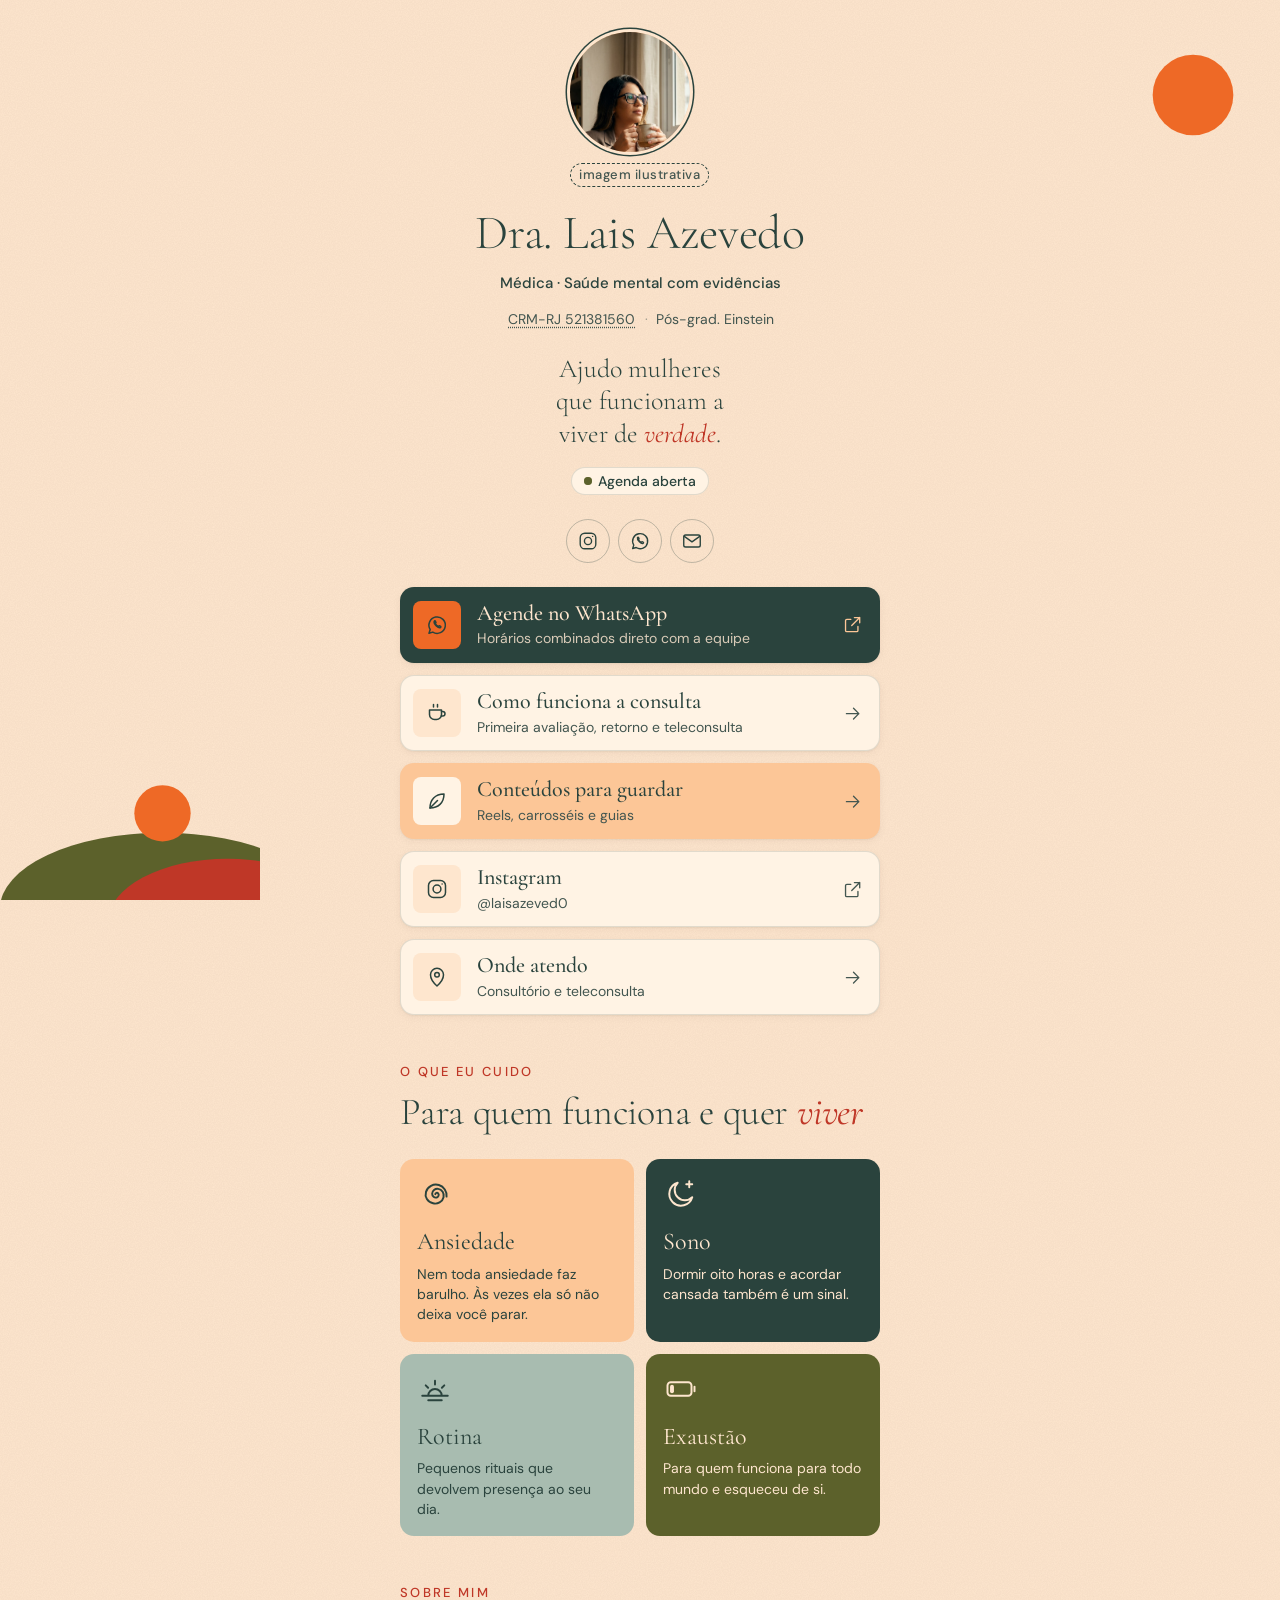
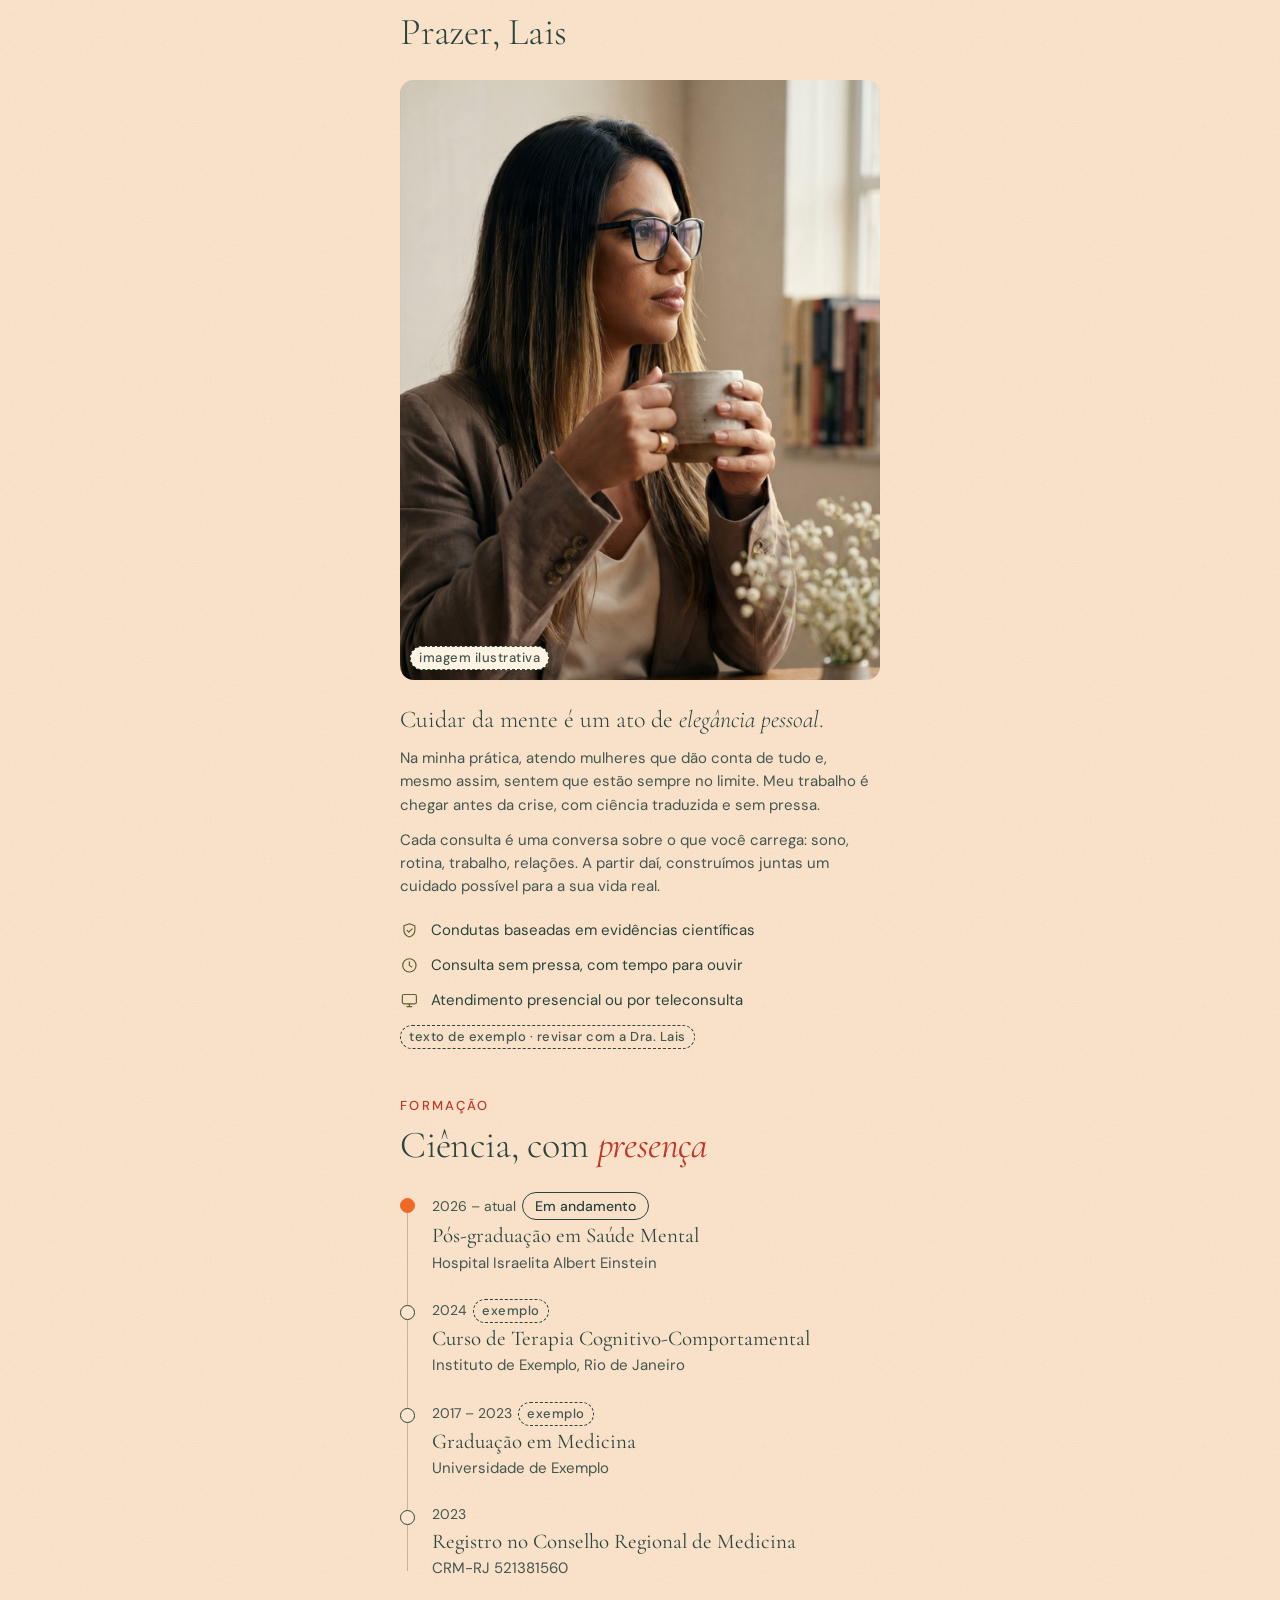
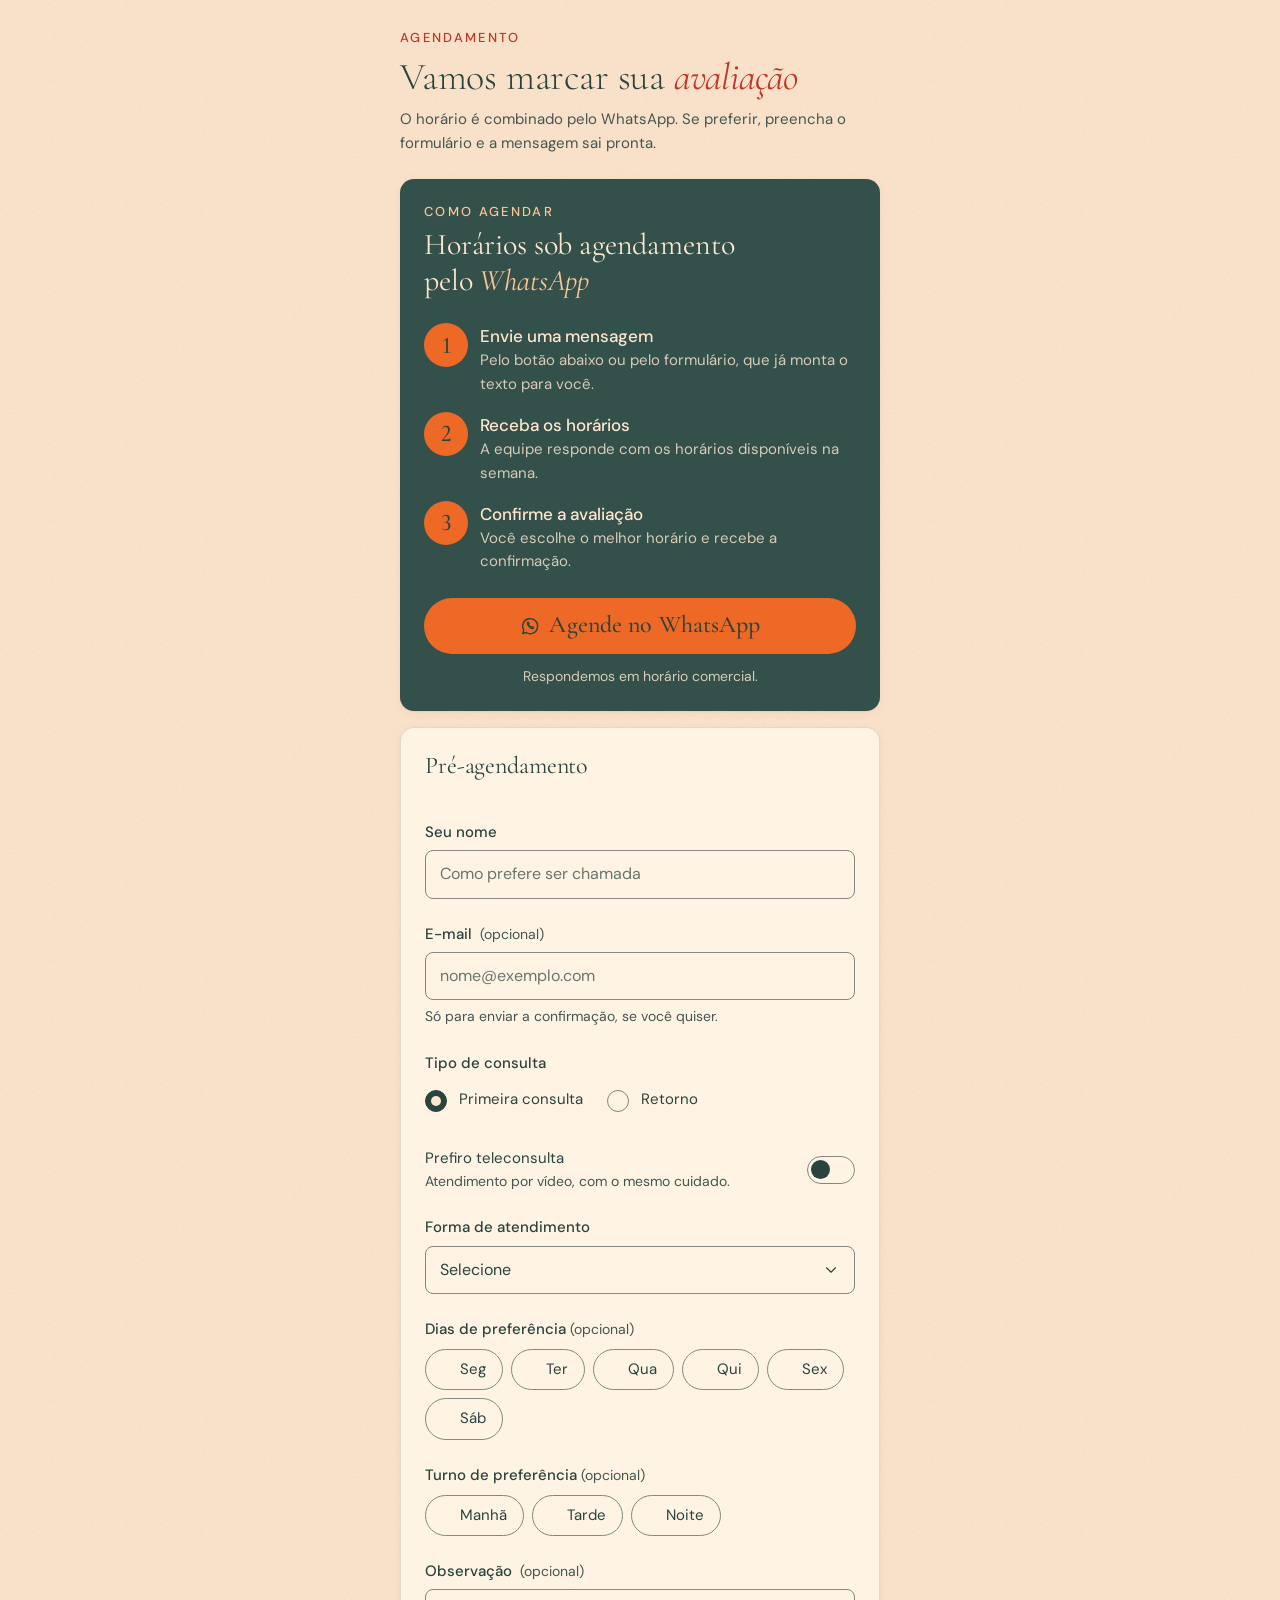
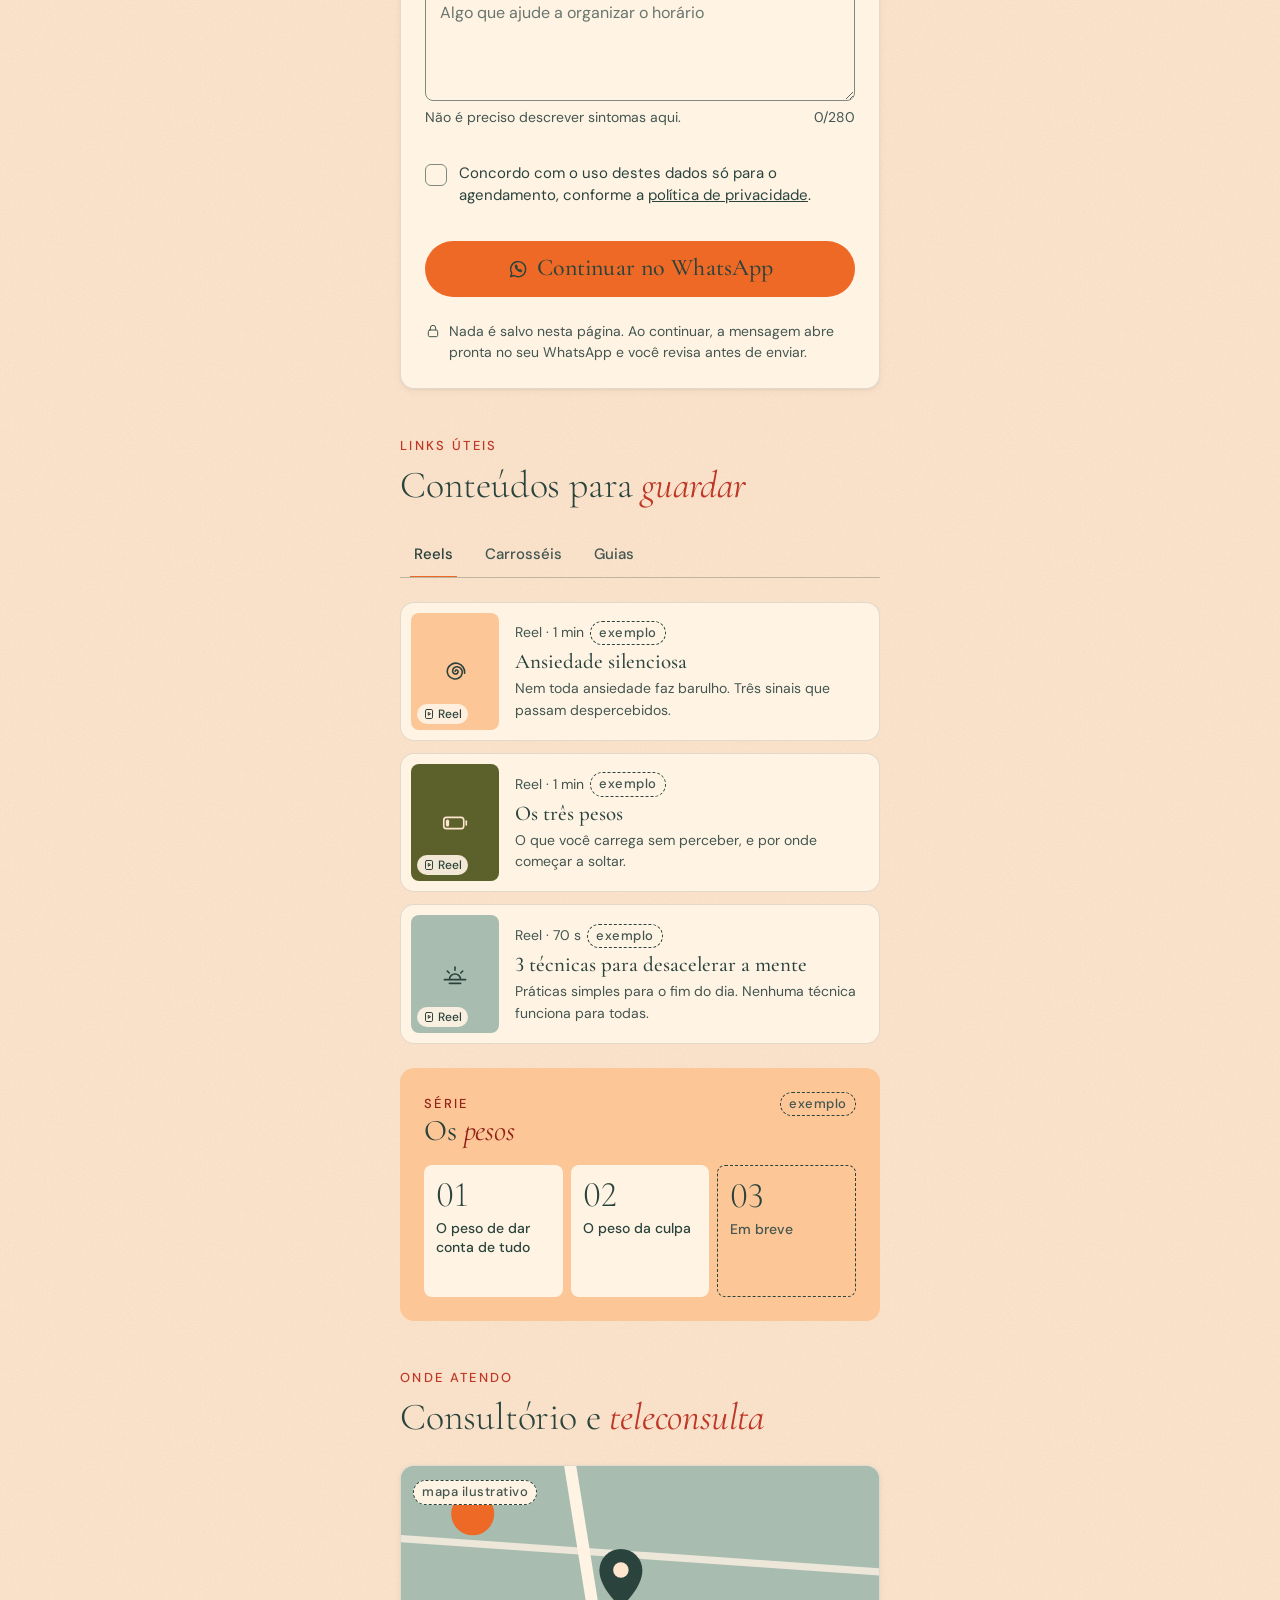
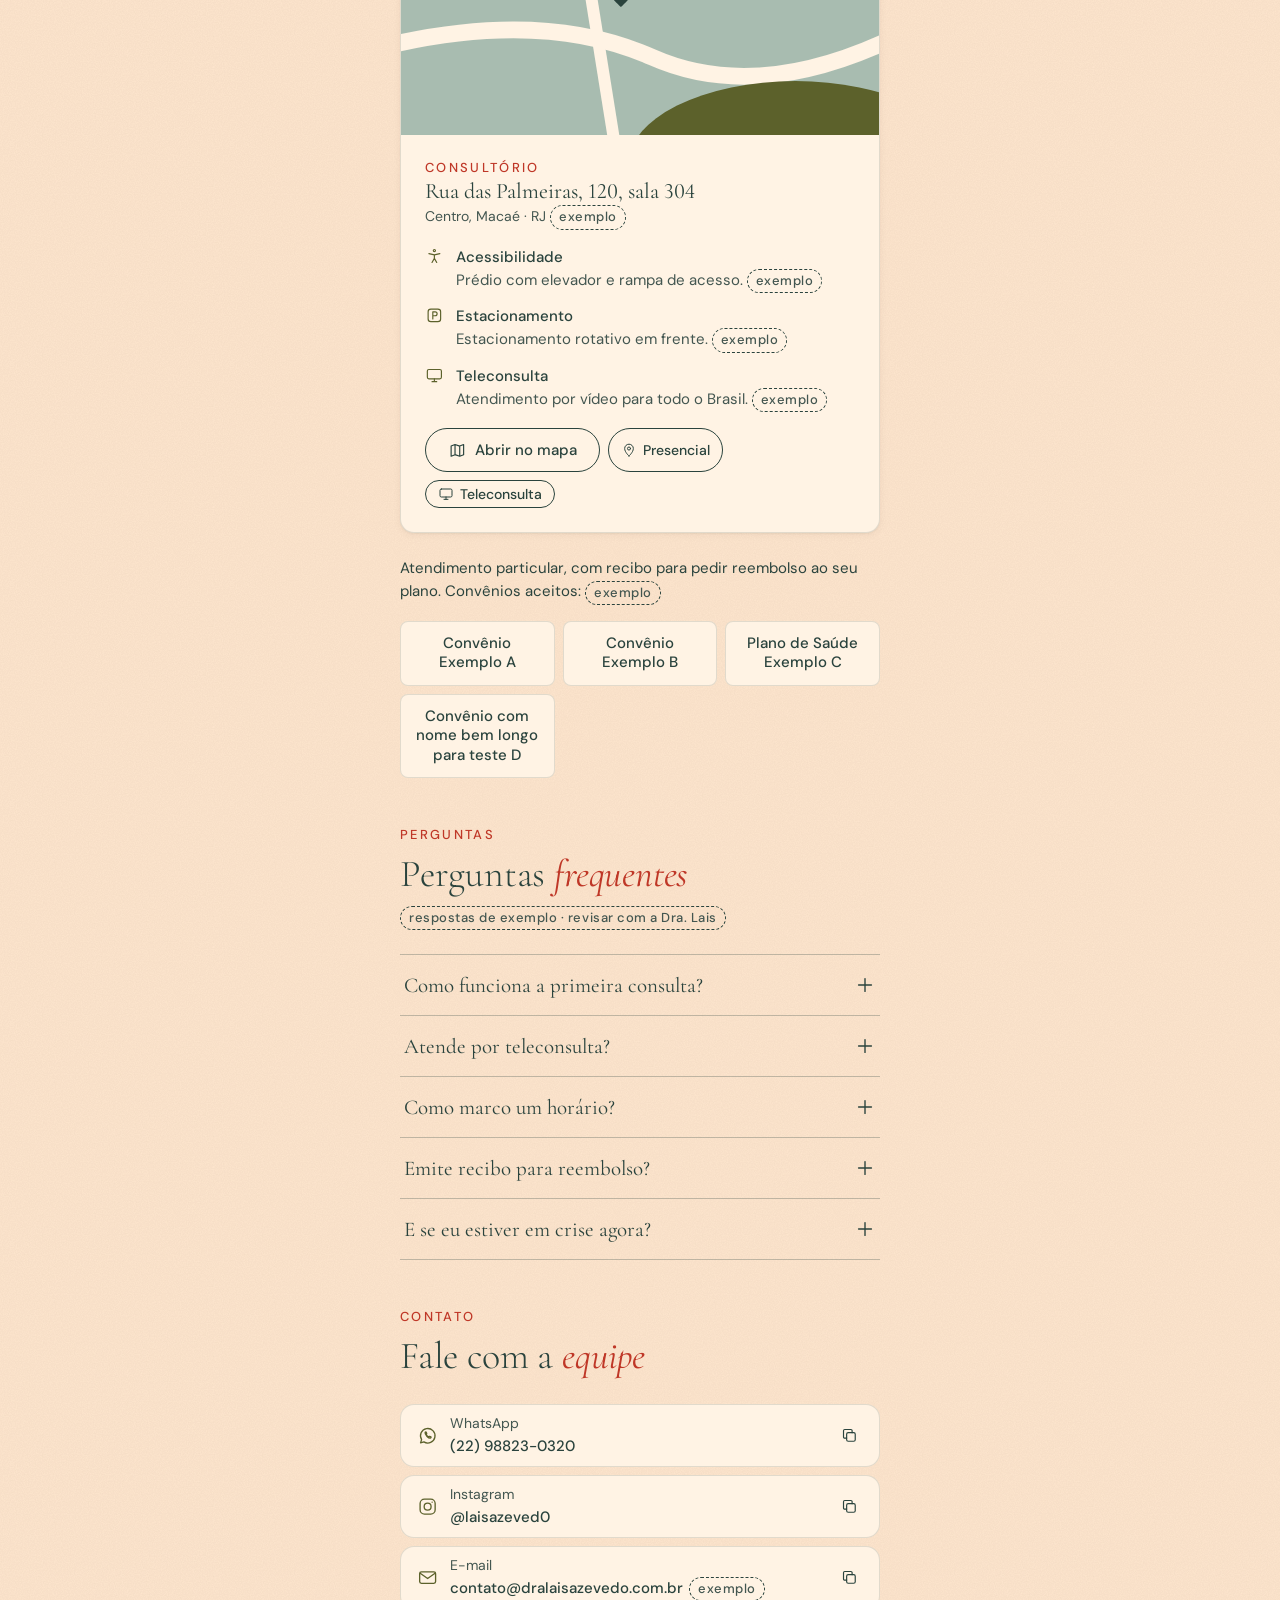
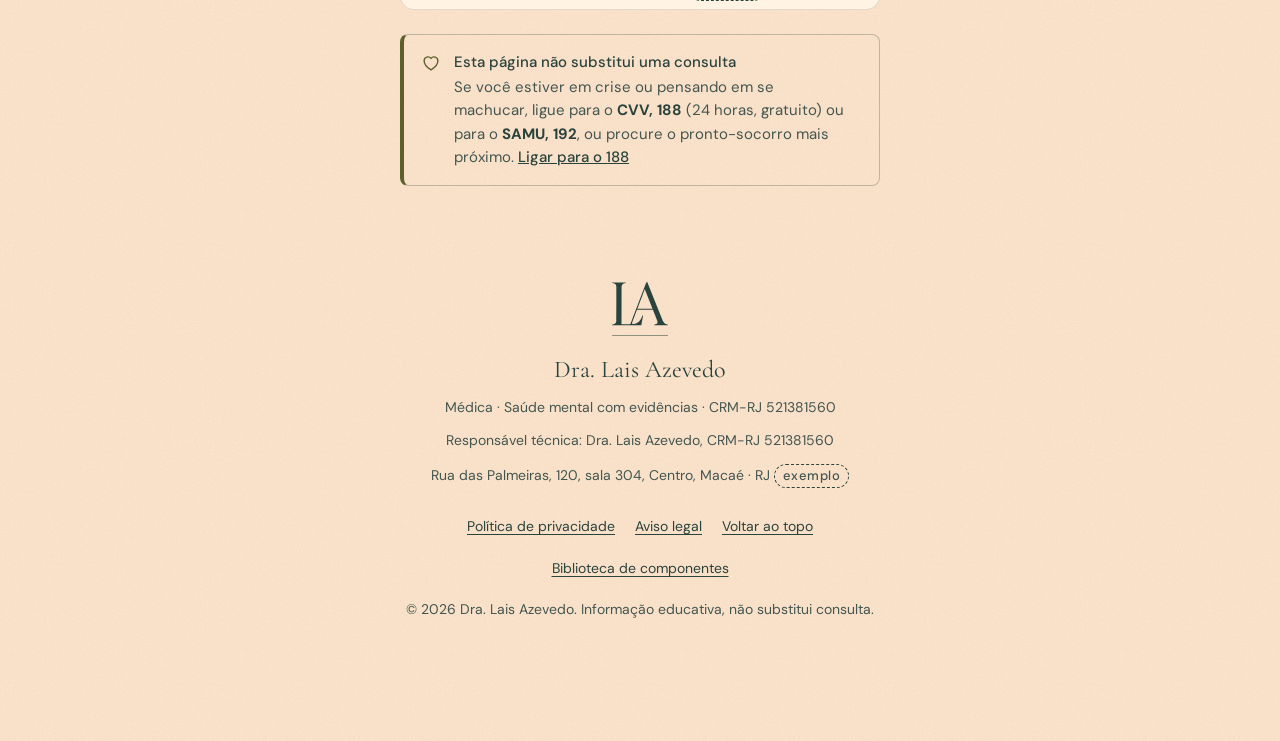
==== index.html @ 5e421a70 "Site de apresentação da Dra. Lais Azevedo e biblioteca de componentes Página estilo Linktree com age" ====
<!doctype html>
<html lang="pt-BR">
<head>
  <meta charset="utf-8">
  <meta name="viewport" content="width=device-width, initial-scale=1, viewport-fit=cover">
  <title>Dra. Lais Azevedo · Saúde Mental</title>
  <meta name="description" content="Médica · Saúde mental com evidências. CRM-RJ 521381560. Agende sua avaliação médica pelo WhatsApp.">
  <meta name="theme-color" content="#FEE6CE">
  <link rel="icon" href="assets/monograma-floresta.svg" type="image/svg+xml">
  <link rel="stylesheet" href="tokens.css">
  <link rel="stylesheet" href="componentes.css">
  <link rel="stylesheet" href="animacoes.css">
  <style>
    /* Ilustrações nos cantos livres do desktop (fora da coluna de leitura) */
    .canto-desktop { display: none; }
    @media (min-width: 1000px) {
      .canto-desktop { display: block; position: fixed; pointer-events: none; z-index: 0; }
      .canto-desktop--a { left: 0; bottom: 0; width: 260px; }
      .canto-desktop--b { right: 32px; top: 40px; width: 110px; }
    }
    main, header, footer { position: relative; z-index: 1; }
    .perfil-acoes { display: grid; gap: var(--esp-4); margin-top: var(--esp-5); }
  </style>
</head>
<body id="topo">
  <a class="pular-link" href="#links">Pular para os links</a>
  <div class="canto-desktop canto-desktop--a" aria-hidden="true"></div>
  <div class="canto-desktop canto-desktop--b" aria-hidden="true"></div>
  <div id="app" class="coluna"></div>

  <script src="icones.js"></script>
  <script src="componentes.js"></script>
  <script src="animacoes.js"></script>
  <script src="conteudo.js"></script>
  <script>
  (function () {
    const C = window.DL_CONTEUDO;
    const wa = (msg) => DL.linkWhatsApp(C.contato.whatsappNumero, msg || C.contato.mensagemPadrao);
    if (!C.mostrarMarcasDeExemplo) document.body.classList.add('sem-marcas-exemplo');

    document.querySelector('.canto-desktop--a').innerHTML = DL.ilustracaoSvg('colinas');
    document.querySelector('.canto-desktop--b').innerHTML = DL.ilustracaoSvg('sol');

    const links = C.links.map((l) => {
      if (l.tipo === 'whatsapp') return DL.linkBotao({ ...l, href: wa(), externo: true, attrs: { id: 'cta-principal' } });
      if (l.tipo === 'modal') return DL.linkBotao({ ...l, attrs: { 'data-abrir-modal': l.modal } });
      return DL.linkBotao(l);
    }).join('');

    const redes = C.redes.map((r) => ({ ...r, href: r.href === 'whatsapp' ? wa() : r.href }));

    const conteudos = DL.abas({
      rotulo: 'Tipos de conteúdo',
      abas: [
        { rotulo: 'Reels', html: DL.listaConteudos(C.conteudos.reels) },
        { rotulo: 'Carrosséis', html: DL.listaConteudos(C.conteudos.carrosseis) },
        { rotulo: 'Guias', html: DL.listaConteudos(C.conteudos.guias) }
      ]
    });

    const contatos = [
      { icone: 'whatsapp', rotulo: 'WhatsApp', valor: C.contato.whatsapp, href: wa(), copiar: C.contato.whatsapp },
      { icone: 'instagram', rotulo: 'Instagram', valor: C.contato.instagram, href: C.contato.instagramUrl },
      { icone: 'email', rotulo: 'E-mail', valor: C.contato.email, href: 'mailto:' + C.contato.email, exemplo: C.contato.emailExemplo }
    ];

    const modalConsulta = DL.modal({
      id: 'modal-consulta', eyebrow: 'Avaliação médica', titulo: 'Como funciona a *consulta*',
      html: `<p>A primeira consulta é uma conversa sem pressa sobre o que você carrega hoje: sono, rotina, trabalho, relações e histórico de saúde.</p>
             <p>A partir dela, construímos juntas um plano de cuidado possível para a sua vida real, com condutas baseadas em evidências.</p>
             <p>Os retornos acompanham como você está e ajustam o caminho. A teleconsulta segue os mesmos cuidados do atendimento presencial.</p>
             <p>${DL.exemplo('texto de exemplo · revisar com a Dra. Lais')}</p>`,
      rodape: DL.botao({ variante: 'secundario', texto: 'Fechar', attrs: { 'data-fechar-modal': '' } }) + DL.botaoWhatsApp({ numero: C.contato.whatsappNumero, mensagem: C.contato.mensagemPadrao, tamanho: 'p' })
    });

    document.getElementById('app').innerHTML = `
      ${DL.perfil(C.perfil)}
      <div class="perfil-acoes">${DL.redes(redes)}</div>

      <main>
        <nav id="links" aria-label="Links principais" class="pilha-links" style="margin-top:var(--esp-5)">${links}</nav>

        <section class="secao" aria-labelledby="t-temas">
          ${DL.secaoCabecalho({ id: 't-temas', eyebrow: 'O que eu cuido', titulo: 'Para quem funciona e quer *viver*' })}
          ${DL.gradeTemas(C.temas)}
        </section>

        <section class="secao" aria-labelledby="t-sobre" style="padding-top:0">
          ${DL.secaoCabecalho({ id: 't-sobre', eyebrow: 'Sobre mim', titulo: 'Prazer, Lais' })}
          ${DL.sobreMim(C.sobre)}
        </section>

        <section class="secao" aria-labelledby="t-formacao" style="padding-top:0">
          ${DL.secaoCabecalho({ id: 't-formacao', eyebrow: 'Formação', titulo: 'Ciência, com *presença*' })}
          ${DL.formacao(C.formacao)}
        </section>

        <section class="secao" id="agendar" aria-labelledby="t-agendar" style="padding-top:0">
          ${DL.secaoCabecalho({ id: 't-agendar', eyebrow: 'Agendamento', titulo: 'Vamos marcar sua *avaliação*', intro: 'O horário é combinado pelo WhatsApp. Se preferir, preencha o formulário e a mensagem sai pronta.' })}
          ${DL.comoAgendar({ ...C.agendar, numero: C.contato.whatsappNumero, mensagem: C.contato.mensagemPadrao })}
          <div class="cartao" style="margin-top:var(--esp-4)">
            <h3 class="t-h4" style="margin:0 0 var(--esp-4)">Pré-agendamento</h3>
            ${DL.formularioAgendamento({ numero: C.contato.whatsappNumero, pagamentos: C.pagamentos })}
          </div>
        </section>

        <section class="secao" id="conteudos" aria-labelledby="t-conteudos" style="padding-top:0">
          ${DL.secaoCabecalho({ id: 't-conteudos', eyebrow: 'Links úteis', titulo: 'Conteúdos para *guardar*' })}
          ${conteudos}
          <div style="margin-top:var(--esp-5)">${DL.serie(C.conteudos.serie)}</div>
        </section>

        <section class="secao" id="local" aria-labelledby="t-local" style="padding-top:0">
          ${DL.secaoCabecalho({ id: 't-local', eyebrow: 'Onde atendo', titulo: 'Consultório e *teleconsulta*' })}
          ${DL.local(C.local)}
          <div style="margin-top:var(--esp-5)">${DL.convenios(C.convenios)}</div>
        </section>

        <section class="secao" aria-labelledby="t-faq" style="padding-top:0">
          ${DL.secaoCabecalho({ id: 't-faq', eyebrow: 'Perguntas', titulo: 'Perguntas *frequentes*', intro: C.faqExemplo ? DL.exemplo('respostas de exemplo · revisar com a Dra. Lais') : '', introHtml: true })}
          ${DL.acordeao({ itens: C.faq, unico: true })}
        </section>

        <section class="secao" aria-labelledby="t-contato" style="padding-top:0">
          ${DL.secaoCabecalho({ id: 't-contato', eyebrow: 'Contato', titulo: 'Fale com a *equipe*' })}
          ${DL.contatos(contatos)}
          <div style="margin-top:var(--esp-5)">${DL.avisoCrise()}</div>
        </section>
      </main>

      ${DL.rodape({ ...C.rodape, nome: C.perfil.nome, titulo: C.perfil.titulo, registro: C.perfil.registro, monograma: 'assets/monograma-floresta.svg', endereco: C.local.endereco + ', ' + C.local.complemento, exemplo: C.local.exemplo })}
      ${DL.flutuante({ numero: C.contato.whatsappNumero, mensagem: C.contato.mensagemPadrao, observar: '#cta-principal', ocultarEm: '#agendar' })}
      ${modalConsulta}
    `;
    DL.iniciar(document);
    DL.iniciarMovimento(document);

    // Primeira carga: foto desfoca para nítida, depois cascata de 70 ms
    document.querySelector('.perfil__foto').classList.add('entrada-foto');
    DL.cascata(document.querySelectorAll('.perfil > :not(.perfil__foto), .perfil-acoes, #links > *'), 1);
    document.querySelectorAll('.canto-desktop').forEach((c) => c.classList.add('nascer'));

    // Ao rolar: cada bloco aparece uma vez; itens de grade em cascata curta
    DL.revelar(document.querySelectorAll('main .secao__cabecalho, .sobre, .linha-tempo__item, main .cartao, .local, .serie, .acordeao, .contatos, .aviso-crise, .rodape'));
    document.querySelectorAll('.grade-temas > *, .lista-conteudos > *, .convenios > li').forEach((el, i, arr) => el.style.setProperty('--i', i % 4));
    DL.revelar(document.querySelectorAll('.grade-temas > *, .convenios > li'));
  })();
  </script>
</body>
</html>
---- tokens.css ----
/* ==========================================================================
   Dra. Lais Azevedo · Tokens de design
   Fonte de verdade: DNA Criativo v2.1 (Ref/DNA.pdf), paleta Sol & Sálvia.
   Todos os componentes usam só estes tokens. Para mudar a marca, mude aqui.
   ========================================================================== */

@import url("https://fonts.googleapis.com/css2?family=Cormorant+Garamond:ital,wght@0,300;0,400;0,500;1,400&family=DM+Sans:opsz,wght@9..40,400;9..40,500&display=swap");

:root {
  /* ---------- Paleta Sol & Sálvia (proporção 60 / 25 / 15) ---------- */
  /* Base · 60% */
  --cor-creme-sol: #FEE6CE;   /* fundo principal */
  --cor-marfim:    #FFF3E4;   /* fundo de leitura, campos, cartões */
  --cor-pessego:   #FCC697;   /* cartões e faixas */
  /* Calma · 25% */
  --cor-salvia:    #A8BCB0;   /* respiro */
  --cor-oliva:     #5C612B;   /* acolhimento */
  --cor-floresta:  #2A433D;   /* texto e fundo escuro */
  /* Energia · 15% (tempero, não prato principal) */
  --cor-laranja-sol: #EE6926; /* botão de destaque, número, sol. Nunca texto sobre claro */
  --cor-terracota:   #BF3727; /* ênfase e rótulos. Só acento, nunca fundo cheio */
  --cor-tijolo:      #912319; /* profundidade. Só acento */

  /* Derivadas (calculadas para contraste, ver catálogo) */
  --cor-floresta-suave: #435650; /* texto secundário: 5,0:1 sobre Pêssego, 7,4:1 sobre Creme */
  --cor-floresta-profunda: #1F332E; /* hover sobre Floresta */
  --cor-borda-campo: #7F897F;    /* borda de campo: 3,3:1 sobre Marfim (WCAG 1.4.11) */
  --cor-laranja-claro: #F27A3D;  /* hover do botão de destaque (aumenta o contraste) */

  /* ---------- Papéis semânticos (superfície clara, padrão) ---------- */
  --fundo:                var(--cor-creme-sol);
  --fundo-leitura:        var(--cor-marfim);
  --superficie:           var(--cor-marfim);
  --superficie-destaque:  var(--cor-pessego);
  --superficie-calma:     var(--cor-salvia);
  --superficie-escura:    var(--cor-floresta);

  --texto:            var(--cor-floresta);
  --texto-suave:      var(--cor-floresta-suave);
  --texto-invertido:  var(--cor-creme-sol);
  --texto-enfase:     var(--cor-terracota);   /* itálico de ênfase, eyebrows */

  --borda-sutil:   rgba(42, 67, 61, 0.14);
  --borda:         rgba(42, 67, 61, 0.28);
  --borda-campo:   var(--cor-borda-campo);
  --borda-forte:   var(--cor-floresta);

  --acao:             var(--cor-floresta);
  --acao-hover:       var(--cor-oliva);
  --acao-pressionada: var(--cor-floresta-profunda);
  --acao-texto:       var(--cor-creme-sol);
  --acao-destaque:        var(--cor-laranja-sol);
  --acao-destaque-hover:  var(--cor-laranja-claro);
  --acao-destaque-texto:  var(--cor-floresta);

  --foco: var(--cor-floresta);
  --foco-anel: 0 0 0 2px var(--fundo), 0 0 0 4px var(--foco);

  /* Feedback (vermelho só em texto, ícone e borda; nunca fundo cheio) */
  --feedback-sucesso: var(--cor-oliva);
  --feedback-info:    var(--cor-floresta);
  --feedback-atencao: var(--cor-laranja-sol);  /* só ícone e barra, nunca texto */
  --feedback-erro:    var(--cor-terracota);
  --feedback-fundo:   var(--cor-marfim);

  /* Cor por assunto (DNA 5.7): ansiedade Pêssego · depressão Sálvia ·
     rotina Creme/Marfim · acolhimento Oliva ou Floresta */
  --assunto-ansiedade: var(--cor-pessego);
  --assunto-sono:      var(--cor-floresta);
  --assunto-rotina:    var(--cor-salvia);
  --assunto-exaustao:  var(--cor-oliva);
  --assunto-perguntas: var(--cor-marfim);

  /* ---------- Tipografia ---------- */
  --fonte-display: "Cormorant Garamond", "Cormorant", Georgia, "Times New Roman", serif;
  --fonte-texto:   "DM Sans", system-ui, -apple-system, "Segoe UI", Roboto, sans-serif;
  --fonte-codigo:  ui-monospace, "SF Mono", Menlo, Consolas, monospace; /* só no catálogo */

  --peso-light: 300;
  --peso-regular: 400;
  --peso-medium: 500;

  /* Escala (mínimo 13 px, DNA 5.4) */
  --fs-rotulo:   0.8125rem; /* 13 · eyebrow, caixa alta espaçada */
  --fs-legenda:  0.875rem;  /* 14 */
  --fs-pequeno:  0.9375rem; /* 15 */
  --fs-corpo:    1.0625rem; /* 17 */
  --fs-lead:     1.25rem;   /* 20 */
  --fs-h4:       1.5rem;    /* 24 · Cormorant a partir daqui */
  --fs-h3:       1.875rem;  /* 30 */
  --fs-h2:       2.375rem;  /* 38 */
  --fs-h1:       3rem;      /* 48 */
  --fs-display:  3.75rem;   /* 60 */

  --lh-justo: 1.1;
  --lh-titulo: 1.2;
  --lh-corpo: 1.55;
  --ls-rotulo: 0.18em;

  /* ---------- Espaçamento (base 4) ---------- */
  --esp-1: 4px;
  --esp-2: 8px;
  --esp-3: 12px;
  --esp-4: 16px;
  --esp-5: 24px;
  --esp-6: 32px;
  --esp-7: 48px;
  --esp-8: 64px;
  --esp-9: 96px;

  --coluna: 480px;      /* coluna estilo Linktree */
  --gutter: 20px;
  --toque-min: 44px;    /* área mínima de toque */

  /* ---------- Raios ---------- */
  --raio-xs: 4px;
  --raio-sm: 8px;
  --raio-md: 14px;
  --raio-lg: 22px;
  --raio-pill: 999px;

  /* ---------- Sombras (macias e quentes) ---------- */
  --sombra-1: 0 1px 2px rgba(66, 44, 31, 0.06), 0 2px 8px rgba(66, 44, 31, 0.05);
  --sombra-2: 0 2px 6px rgba(66, 44, 31, 0.07), 0 10px 28px rgba(66, 44, 31, 0.08);
  --sombra-3: 0 6px 16px rgba(66, 44, 31, 0.10), 0 24px 60px rgba(42, 67, 61, 0.18);

  /* ---------- Movimento (princípios de Emil Kowalski) ----------
     · ease-out para tudo que entra ou sai (responde rápido, assenta devagar)
     · ease-in-out só para o que já está na tela e muda de lugar
     · nunca ease-in em UI; nada acima de 300 ms em interação comum
     · só transform e opacity (e filter leve); nunca scale(0) */
  --ease-out: cubic-bezier(0.23, 1, 0.32, 1);
  --ease-in-out: cubic-bezier(0.77, 0, 0.175, 1);
  --ease-folha: cubic-bezier(0.32, 0.72, 0, 1);   /* curva do Vaul, para folhas e flutuantes */
  --curva: var(--ease-out);
  --dur-toque: 160ms;     /* feedback de pressão */
  --dur-rapida: 150ms;    /* hover, troca de cor */
  --dur: 220ms;           /* padrão de UI */
  --dur-lenta: 300ms;     /* modal, accordion */
  --dur-folha: 500ms;     /* folha inferior, flutuante */
  --dur-entrada: 500ms;   /* só na primeira carga da página */
  --escala-toque: 0.97;
  --escala-entrada: 0.96;

  /* ---------- Textura: grão de papel ~4% (DNA 5.5) ---------- */
  --textura-grao: url("data:image/svg+xml,%3Csvg xmlns='http://www.w3.org/2000/svg' width='220' height='220'%3E%3Cfilter id='g'%3E%3CfeTurbulence type='fractalNoise' baseFrequency='.85' numOctaves='2' stitchTiles='stitch'/%3E%3CfeColorMatrix values='0 0 0 0 .26 0 0 0 0 .17 0 0 0 0 .12 0 0 0 .09 0'/%3E%3C/filter%3E%3Crect width='100%25' height='100%25' filter='url(%23g)'/%3E%3C/svg%3E");

  --z-flutuante: 40;
  --z-toast: 60;
  --z-tooltip: 70;
}

/* ---------- Superfície escura (Floresta) ----------
   Aplique .superficie-floresta a qualquer bloco para remapear os papéis. */
.superficie-floresta {
  --fundo: var(--cor-floresta);
  --fundo-leitura: var(--cor-floresta);
  --superficie: #33504A;
  --texto: var(--cor-creme-sol);
  --texto-suave: #D9CBB8;
  --texto-enfase: var(--cor-pessego);
  --borda-sutil: rgba(254, 230, 206, 0.16);
  --borda: rgba(254, 230, 206, 0.32);
  --borda-campo: var(--cor-salvia);
  --borda-forte: var(--cor-creme-sol);
  --acao: var(--cor-creme-sol);
  --acao-hover: var(--cor-marfim);
  --acao-pressionada: var(--cor-pessego);
  --acao-texto: var(--cor-floresta);
  --foco: var(--cor-creme-sol);
  --foco-anel: 0 0 0 2px var(--cor-floresta), 0 0 0 4px var(--cor-creme-sol);
  background-color: var(--fundo);
  color: var(--texto);
}

/* Pêssego: Terracota cai para 3,6:1, então a ênfase pequena vira Tijolo (5,6:1). */
.superficie-pessego {
  --fundo: var(--cor-pessego);
  --superficie: var(--cor-marfim);
  --texto-enfase: var(--cor-tijolo);
  --foco-anel: 0 0 0 2px var(--cor-pessego), 0 0 0 4px var(--cor-floresta);
  background-color: var(--fundo);
  color: var(--texto);
}
/* Sálvia: Terracota (2,8:1) e texto suave não passam; ênfase vira Floresta. */
.superficie-salvia {
  --fundo: var(--cor-salvia);
  --superficie: var(--cor-marfim);
  --texto-suave: var(--cor-floresta);
  --texto-enfase: var(--cor-floresta);
  --borda-campo: var(--cor-floresta);
  --foco-anel: 0 0 0 2px var(--cor-salvia), 0 0 0 4px var(--cor-floresta);
  background-color: var(--fundo);
  color: var(--texto);
}

/* Reduzir movimento não é zero movimento: mantém fades curtos,
   tira deslocamento e escala (ver animacoes.css). */
@media (prefers-reduced-motion: reduce) {
  :root { --dur-folha: 220ms; --dur-entrada: 200ms; --escala-toque: 1; --escala-entrada: 1; }
}
---- componentes.css ----
/* ==========================================================================
   Dra. Lais Azevedo · Componentes
   Depende de tokens.css. Estados forçados (.is-hover, .is-foco, .is-pressionado)
   existem só para o catálogo mostrar cada estado lado a lado.
   ========================================================================== */

/* ---------- Base ---------- */
*, *::before, *::after { box-sizing: border-box; }
html { -webkit-text-size-adjust: 100%; scroll-behavior: smooth; }
@media (prefers-reduced-motion: reduce) { html { scroll-behavior: auto; } }

body {
  margin: 0;
  background-color: var(--fundo);
  background-image: var(--textura-grao);
  color: var(--texto);
  font-family: var(--fonte-texto);
  font-size: var(--fs-corpo);
  line-height: var(--lh-corpo);
  font-variant-numeric: lining-nums;
  -webkit-font-smoothing: antialiased;
  text-rendering: optimizeLegibility;
}
img, svg { display: block; max-width: 100%; }
button, input, select, textarea { font: inherit; color: inherit; }
a { color: inherit; }
p { margin: 0; }
:focus { outline: none; }
:focus-visible { box-shadow: var(--foco-anel); border-radius: var(--raio-xs); }

.visualmente-oculto {
  position: absolute !important; width: 1px; height: 1px; padding: 0; margin: -1px;
  overflow: hidden; clip: rect(0 0 0 0); white-space: nowrap; border: 0;
}

/* ---------- Tipografia ---------- */
.t-display, .t-h1, .t-h2, .t-h3, .t-h4 {
  font-family: var(--fonte-display);
  font-weight: var(--peso-light);
  line-height: var(--lh-titulo);
  letter-spacing: -0.005em;
  margin: 0;
  text-wrap: balance;
}
.t-display { font-size: clamp(2.6rem, 9vw, var(--fs-display)); line-height: var(--lh-justo); }
.t-h1 { font-size: clamp(2.25rem, 7vw, var(--fs-h1)); line-height: var(--lh-justo); }
.t-h2 { font-size: clamp(1.9rem, 5.5vw, var(--fs-h2)); }
.t-h3 { font-size: var(--fs-h3); font-weight: var(--peso-regular); }
.t-h4 { font-size: var(--fs-h4); font-weight: var(--peso-regular); }
.t-display em, .t-h1 em, .t-h2 em, .t-h3 em, .t-h4 em, .enfase {
  font-family: var(--fonte-display);
  font-style: italic;
  font-weight: var(--peso-regular);
  color: var(--texto-enfase);
}
.t-lead { font-size: var(--fs-lead); line-height: 1.5; }
.t-corpo { font-size: var(--fs-corpo); }
.t-pequeno { font-size: var(--fs-pequeno); }
.t-legenda { font-size: var(--fs-legenda); color: var(--texto-suave); }
.t-rotulo, .eyebrow {
  font-size: var(--fs-rotulo);
  font-weight: var(--peso-medium);
  letter-spacing: var(--ls-rotulo);
  text-transform: uppercase;
  line-height: 1.4;
}
.eyebrow { color: var(--texto-enfase); }
.t-suave { color: var(--texto-suave); }
.t-numero { font-family: var(--fonte-display); font-weight: var(--peso-light); color: var(--texto); }

/* ---------- Ícone ---------- */
.icone {
  width: 1.25em; height: 1.25em; flex: none;
  stroke: currentColor; fill: none;
  stroke-width: 1.5; stroke-linecap: round; stroke-linejoin: round;
}
.icone--p { width: 18px; height: 18px; }
.icone--m { width: 22px; height: 22px; }
.icone--g { width: 32px; height: 32px; stroke-width: 1.3; }
.icone--xg { width: 48px; height: 48px; stroke-width: 1.1; }

/* ---------- Spinner ---------- */
.spinner {
  width: 1.1em; height: 1.1em; flex: none;
  border-radius: 50%;
  border: 1.5px solid currentColor;
  border-right-color: transparent;
  animation: girar 650ms linear infinite; /* spinner rápido = carregamento parece mais rápido */
}
@keyframes girar { to { transform: rotate(360deg); } }
@media (prefers-reduced-motion: reduce) { .spinner { animation-duration: 2.4s; } }

/* ==========================================================================
   BOTÕES
   ========================================================================== */
.btn {
  --btn-bg: var(--acao);
  --btn-cor: var(--acao-texto);
  --btn-borda: transparent;
  position: relative;
  display: inline-flex; align-items: center; justify-content: center; gap: var(--esp-2);
  min-height: var(--toque-min);
  padding: 10px 22px;
  border: 1.5px solid var(--btn-borda);
  border-radius: var(--raio-pill);
  background: var(--btn-bg);
  color: var(--btn-cor);
  font-family: var(--fonte-texto);
  font-size: var(--fs-pequeno);
  font-weight: var(--peso-medium);
  line-height: 1.2;
  text-decoration: none;
  text-align: center;
  cursor: pointer;
  user-select: none;
  transition: background-color var(--dur) var(--curva), color var(--dur) var(--curva),
              border-color var(--dur) var(--curva), transform var(--dur-rapida) var(--curva),
              box-shadow var(--dur) var(--curva);
}
.btn:hover, .btn.is-hover { --btn-bg: var(--acao-hover); }
.btn:active, .btn.is-pressionado { --btn-bg: var(--acao-pressionada); transform: translateY(1px); }
.btn:focus-visible, .btn.is-foco { box-shadow: var(--foco-anel); border-radius: var(--raio-pill); }

/* Destaque (energia): Laranja Sol + texto Floresta. O par tem 3,4:1, então o
   rótulo é sempre Cormorant ≥ 24 px (regra do DNA "só ≥ 24 px"). */
.btn--destaque {
  --btn-bg: var(--acao-destaque);
  --btn-cor: var(--acao-destaque-texto);
  font-family: var(--fonte-display);
  font-size: var(--fs-h4);
  font-weight: var(--peso-medium);
  letter-spacing: 0.005em;
  padding: 10px 20px;
  min-height: 56px;
  text-wrap: balance;
}
.btn--destaque .icone { width: 22px; height: 22px; } /* não cresce com a fonte de 24 px */
.btn--destaque:hover, .btn--destaque.is-hover { --btn-bg: var(--acao-destaque-hover); box-shadow: var(--sombra-2); }
.btn--destaque:active, .btn--destaque.is-pressionado { --btn-bg: var(--acao-destaque); box-shadow: none; }

.btn--secundario {
  --btn-bg: transparent;
  --btn-cor: var(--texto);
  --btn-borda: var(--borda-forte);
}
.btn--secundario:hover, .btn--secundario.is-hover { --btn-bg: var(--superficie); }
.btn--secundario:active, .btn--secundario.is-pressionado { --btn-bg: var(--superficie-destaque); }
.superficie-floresta .btn--secundario:active, .superficie-floresta .btn--secundario.is-pressionado { --btn-bg: rgba(254,230,206,.12); }

.btn--discreto {
  --btn-bg: transparent;
  --btn-cor: var(--texto);
  padding-inline: 12px;
  text-decoration: underline;
  text-decoration-color: var(--borda);
  text-underline-offset: 4px;
}
.btn--discreto:hover, .btn--discreto.is-hover { --btn-bg: transparent; text-decoration-color: currentColor; }
.btn--discreto:active, .btn--discreto.is-pressionado { --btn-bg: var(--borda-sutil); }

/* Tamanhos */
.btn--p { min-height: 36px; padding: 6px 14px; font-size: var(--fs-legenda); }
.btn--p.btn--destaque { font-size: var(--fs-h4); min-height: 48px; }
.btn--g { min-height: 52px; padding: 12px 28px; font-size: var(--fs-corpo); }
.btn--bloco { display: flex; width: 100%; }

/* Somente ícone (precisa de aria-label) */
.btn--icone { padding: 0; width: var(--toque-min); min-width: var(--toque-min); border-radius: 50%; }
.btn--icone.btn--p { width: 36px; min-width: 36px; min-height: 36px; }

/* Desabilitado */
.btn:disabled, .btn[aria-disabled="true"] {
  --btn-bg: transparent;
  --btn-cor: var(--texto-suave);
  --btn-borda: var(--borda);
  border-style: dashed;
  box-shadow: none;
  transform: none;
  cursor: not-allowed;
  opacity: 0.85;
}
.btn--discreto:disabled { --btn-borda: transparent; }

/* Carregando: mantém a largura, troca o texto pelo spinner */
.btn[aria-busy="true"] { cursor: progress; }
.btn[aria-busy="true"] .btn__conteudo { visibility: hidden; }
.btn .btn__carregando { position: absolute; inset: 0; display: none; align-items: center; justify-content: center; }
.btn[aria-busy="true"] .btn__carregando { display: flex; }
.btn__conteudo { display: inline-flex; align-items: center; gap: var(--esp-2); }

/* ==========================================================================
   CAMPOS
   ========================================================================== */
.campo { display: grid; gap: 6px; min-width: 0; }
.campo__rotulo {
  font-size: var(--fs-pequeno);
  font-weight: var(--peso-medium);
  display: flex; align-items: baseline; gap: var(--esp-2); flex-wrap: wrap;
}
.campo__opcional { font-weight: var(--peso-regular); color: var(--texto-suave); font-size: var(--fs-legenda); }
.campo__controle { position: relative; display: flex; align-items: center; }
.campo__controle > .icone {
  position: absolute; left: 14px; color: var(--texto-suave); pointer-events: none;
}
.campo__entrada {
  width: 100%;
  min-height: 48px;
  padding: 12px 14px;
  border: 1.5px solid var(--borda-campo);
  border-radius: var(--raio-sm);
  background: var(--cor-marfim);
  color: var(--cor-floresta);
  font-size: 1rem;   /* 16 px: evita zoom no iOS */
  line-height: 1.4;
  transition: border-color var(--dur) var(--curva), box-shadow var(--dur) var(--curva), background-color var(--dur) var(--curva);
  appearance: none;
}
.campo__controle > .icone ~ .campo__entrada { padding-left: 44px; }
.campo__entrada::placeholder { color: var(--cor-floresta-suave); opacity: 0.8; }
.campo__entrada:hover, .campo__entrada.is-hover { border-color: var(--cor-floresta); }
.campo__entrada:focus-visible, .campo__entrada:focus, .campo__entrada.is-foco {
  border-color: var(--cor-floresta);
  box-shadow: 0 0 0 3px rgba(42, 67, 61, 0.18);
  border-radius: var(--raio-sm);
}
textarea.campo__entrada { min-height: 112px; resize: vertical; }

select.campo__entrada {
  padding-right: 44px;
  cursor: pointer;
  background-image: url("data:image/svg+xml,%3Csvg xmlns='http://www.w3.org/2000/svg' viewBox='0 0 24 24' fill='none' stroke='%232A433D' stroke-width='1.5' stroke-linecap='round' stroke-linejoin='round'%3E%3Cpath d='M6 9l6 6 6-6'/%3E%3C/svg%3E");
  background-repeat: no-repeat;
  background-position: right 14px center;
  background-size: 18px;
}

.campo__ajuda { font-size: var(--fs-legenda); color: var(--texto-suave); display: flex; justify-content: space-between; gap: var(--esp-3); }
.campo__contador { margin-left: auto; font-variant-numeric: tabular-nums; white-space: nowrap; }
.campo__erro {
  display: none;
  align-items: flex-start; gap: 6px;
  font-size: var(--fs-legenda);
  color: var(--feedback-erro);
  font-weight: var(--peso-medium);
}
.campo__erro .icone { width: 16px; height: 16px; margin-top: 2px; }

.campo.is-erro .campo__entrada { border-color: var(--feedback-erro); border-width: 2px; }
.campo.is-erro .campo__entrada:focus { box-shadow: 0 0 0 3px rgba(191, 55, 39, 0.18); }
.campo.is-erro .campo__erro { display: flex; }
.campo.is-sucesso .campo__entrada { border-color: var(--feedback-sucesso); }

.campo.is-desabilitado .campo__rotulo { color: var(--texto-suave); }
.campo__entrada:disabled {
  background: transparent;
  border-style: dashed;
  border-color: var(--borda);
  color: var(--texto-suave);
  cursor: not-allowed;
}
.superficie-floresta .campo__entrada { border-color: var(--borda-campo); }
.superficie-floresta .campo__entrada:disabled { color: var(--texto-suave); }

/* ---------- Checkbox e radio ---------- */
.opcao {
  display: flex; align-items: flex-start; gap: var(--esp-3);
  min-height: var(--toque-min);
  padding-block: 10px;
  cursor: pointer;
  font-size: var(--fs-pequeno);
  line-height: 1.45;
}
.opcao input {
  appearance: none; margin: 1px 0 0; flex: none;
  width: 22px; height: 22px;
  border: 1.5px solid var(--borda-campo);
  background: var(--cor-marfim);
  display: grid; place-content: center;
  cursor: pointer;
  transition: background-color var(--dur-rapida) var(--curva), border-color var(--dur-rapida) var(--curva);
}
.opcao input[type="checkbox"] { border-radius: 6px; }
.opcao input[type="radio"] { border-radius: 50%; }
.opcao input::after { content: ""; transform: scale(0); transition: transform var(--dur-rapida) var(--curva); }
.opcao input[type="checkbox"]::after {
  width: 12px; height: 12px;
  background: var(--cor-creme-sol);
  clip-path: polygon(14% 52%, 0 66%, 38% 100%, 100% 22%, 86% 8%, 37% 70%);
}
.opcao input[type="radio"]::after { width: 10px; height: 10px; border-radius: 50%; background: var(--cor-creme-sol); }
.opcao input:checked { background: var(--cor-floresta); border-color: var(--cor-floresta); }
.opcao input:checked::after { transform: scale(1); }
.opcao:hover input, .opcao.is-hover input { border-color: var(--cor-floresta); }
.opcao input:focus-visible, .opcao.is-foco input { box-shadow: var(--foco-anel); }
.opcao input[type="checkbox"]:focus-visible, .opcao.is-foco input[type="checkbox"] { border-radius: 6px; }
.opcao input[type="radio"]:focus-visible, .opcao.is-foco input[type="radio"] { border-radius: 50%; }
.opcao.is-desabilitado { color: var(--texto-suave); cursor: not-allowed; }
.opcao input:disabled { border-style: dashed; background: transparent; cursor: not-allowed; }
.opcao input:disabled:checked { background: var(--borda); border-color: var(--borda); }
.opcao.is-erro input { border-color: var(--feedback-erro); border-width: 2px; }
.opcao__descricao { display: block; color: var(--texto-suave); font-size: var(--fs-legenda); }

.grupo-opcoes { border: 0; padding: 0; margin: 0; min-width: 0; }
.grupo-opcoes legend { padding: 0; margin-bottom: var(--esp-1); font-size: var(--fs-pequeno); font-weight: var(--peso-medium); }
.grupo-opcoes--linha .grupo-opcoes__itens { display: flex; flex-wrap: wrap; column-gap: var(--esp-5); }

/* ---------- Switch ---------- */
.interruptor {
  display: flex; align-items: center; justify-content: space-between; gap: var(--esp-4);
  min-height: var(--toque-min);
  cursor: pointer;
  font-size: var(--fs-pequeno);
}
.interruptor__texto { display: grid; }
.interruptor input {
  appearance: none; flex: none; margin: 0;
  width: 48px; height: 28px;
  border-radius: var(--raio-pill);
  border: 1.5px solid var(--borda-campo);
  background: var(--cor-marfim);
  position: relative;
  cursor: pointer;
  transition: background-color var(--dur) var(--curva), border-color var(--dur) var(--curva);
}
.interruptor input::after {
  content: ""; position: absolute; top: 3px; left: 3px;
  width: 19px; height: 19px; border-radius: 50%;
  background: var(--cor-floresta);
  transition: transform var(--dur) var(--curva), background-color var(--dur) var(--curva);
}
.interruptor input:checked { background: var(--cor-floresta); border-color: var(--cor-floresta); }
.interruptor input:checked::after { transform: translateX(20px); background: var(--cor-creme-sol); }
.interruptor:hover input, .interruptor.is-hover input { border-color: var(--cor-floresta); }
.interruptor input:focus-visible, .interruptor.is-foco input { box-shadow: var(--foco-anel); border-radius: var(--raio-pill); }
.interruptor.is-desabilitado { color: var(--texto-suave); cursor: not-allowed; }
.interruptor input:disabled { border-style: dashed; background: transparent; cursor: not-allowed; }
.interruptor input:disabled::after { background: var(--borda); }

/* ---------- Chips (seleção múltipla) ---------- */
.chips { display: flex; flex-wrap: wrap; gap: var(--esp-2); border: 0; margin: 0; padding: 0; min-width: 0; }
.chips legend { padding: 0; margin-bottom: var(--esp-2); font-size: var(--fs-pequeno); font-weight: var(--peso-medium); width: 100%; }
.chip { position: relative; display: inline-flex; }
.chip input { position: absolute; opacity: 0; inset: 0; margin: 0; cursor: pointer; }
.chip span {
  display: inline-flex; align-items: center; gap: 6px;
  min-height: 40px; padding: 8px 16px;
  border: 1.5px solid var(--borda-campo);
  border-radius: var(--raio-pill);
  background: var(--cor-marfim);
  color: var(--cor-floresta);
  font-size: var(--fs-pequeno);
  transition: background-color var(--dur-rapida) var(--curva), border-color var(--dur-rapida) var(--curva), color var(--dur-rapida) var(--curva);
}
.chip span .icone { width: 16px; height: 16px; display: none; }
.chip:hover span, .chip.is-hover span { border-color: var(--cor-floresta); }
.chip input:checked + span { background: var(--cor-floresta); color: var(--cor-creme-sol); border-color: var(--cor-floresta); }
.chip input:checked + span .icone { display: block; }
.chip input:focus-visible + span, .chip.is-foco span { box-shadow: var(--foco-anel); }
.chip input:disabled + span { border-style: dashed; background: transparent; color: var(--texto-suave); cursor: not-allowed; }
.chips.is-erro .chip span { border-color: var(--feedback-erro); }

/* ==========================================================================
   AVATAR
   ========================================================================== */
.avatar {
  --tam: 48px;
  position: relative;
  width: var(--tam); height: var(--tam); flex: none;
  border-radius: 50%;
  overflow: hidden;
  background: var(--cor-pessego);
  color: var(--cor-floresta);
  display: grid; place-items: center;
  font-family: var(--fonte-display);
  font-size: calc(var(--tam) * 0.4);
  font-weight: var(--peso-regular);
}
.avatar img { width: 100%; height: 100%; object-fit: cover; object-position: 54% 26%; }
.avatar--monograma { background: var(--cor-creme-sol); border: 1px solid var(--borda); }
.avatar--monograma img { object-fit: contain; width: 62%; height: 62%; }
.avatar--p { --tam: 32px; }
.avatar--m { --tam: 48px; }
.avatar--g { --tam: 72px; }
.avatar--xg { --tam: 120px; }
.avatar--anel { box-shadow: 0 0 0 3px var(--fundo), 0 0 0 4.5px var(--cor-floresta); }
.avatar__status {
  position: absolute; right: 4%; bottom: 4%;
  width: 26%; height: 26%; min-width: 10px; min-height: 10px;
  border-radius: 50%;
  background: var(--cor-oliva);
  box-shadow: 0 0 0 2px var(--fundo);
}
.grupo-avatares { display: flex; align-items: center; }
.grupo-avatares .avatar { box-shadow: 0 0 0 2px var(--fundo); }
.grupo-avatares .avatar + .avatar { margin-left: -10px; }
.grupo-avatares__mais { background: var(--cor-floresta); color: var(--cor-creme-sol); font-family: var(--fonte-texto); font-size: var(--fs-legenda); font-weight: var(--peso-medium); }

/* ==========================================================================
   BADGES
   ========================================================================== */
.badge {
  display: inline-flex; align-items: center; gap: 6px;
  min-height: 28px; padding: 3px 12px;
  border-radius: var(--raio-pill);
  font-size: var(--fs-legenda);
  font-weight: var(--peso-medium);
  line-height: 1.3;
  white-space: nowrap;
  background: var(--cor-marfim);
  color: var(--cor-floresta);
  border: 1px solid var(--borda-sutil);
}
.badge .icone { width: 16px; height: 16px; }
.badge--ansiedade { background: var(--cor-pessego); border-color: transparent; }
.badge--sono { background: var(--cor-floresta); color: var(--cor-creme-sol); border-color: transparent; }
.badge--rotina { background: var(--cor-salvia); border-color: transparent; }
.badge--exaustao { background: var(--cor-oliva); color: var(--cor-creme-sol); border-color: transparent; }
.badge--contorno { background: transparent; border-color: var(--borda-forte); color: var(--texto); }
.badge__ponto { width: 8px; height: 8px; border-radius: 50%; background: currentColor; flex: none; }
.badge--aberta .badge__ponto { background: var(--cor-oliva); box-shadow: 0 0 0 3px rgba(92, 97, 43, 0.18); }
.badge--espera .badge__ponto { background: var(--cor-laranja-sol); box-shadow: 0 0 0 3px rgba(238, 105, 38, 0.2); }
.badge--fechada .badge__ponto { background: transparent; border: 1.5px solid var(--cor-floresta-suave); }

.marca-exemplo {
  display: inline-flex; align-items: center;
  padding: 1px 8px;
  border: 1px dashed var(--borda-forte);
  border-radius: var(--raio-pill);
  font-family: var(--fonte-texto);
  font-size: var(--fs-rotulo);
  font-style: normal;
  font-weight: var(--peso-medium);
  letter-spacing: 0.04em;
  color: var(--texto-suave);
  vertical-align: middle;
  white-space: nowrap;
}
body.sem-marcas-exemplo .marca-exemplo { display: none; }

/* ==========================================================================
   TOOLTIP
   ========================================================================== */
.tooltip { position: relative; display: inline-flex; }
.tooltip__balao {
  position: absolute; left: 50%; bottom: calc(100% + 10px);
  z-index: var(--z-tooltip);
  width: max-content; max-width: min(260px, 80vw);
  padding: 8px 12px;
  border-radius: var(--raio-sm);
  background: var(--cor-floresta);
  color: var(--cor-creme-sol);
  font-size: var(--fs-legenda);
  font-weight: var(--peso-regular);
  line-height: 1.4;
  text-align: left;
  box-shadow: var(--sombra-2);
  opacity: 0; visibility: hidden;
  transform: translate(-50%, 4px);
  transition: opacity var(--dur) var(--curva), transform var(--dur) var(--curva), visibility var(--dur);
  pointer-events: none;
}
.tooltip__balao::after {
  content: ""; position: absolute; top: 100%; left: 50%;
  border: 6px solid transparent; border-top-color: var(--cor-floresta);
  transform: translateX(-50%);
}
.tooltip--baixo .tooltip__balao { bottom: auto; top: calc(100% + 10px); transform: translate(-50%, -4px); }
.tooltip--baixo .tooltip__balao::after { top: auto; bottom: 100%; border-top-color: transparent; border-bottom-color: var(--cor-floresta); }
.tooltip:hover .tooltip__balao,
.tooltip:focus-within .tooltip__balao,
.tooltip.is-aberto .tooltip__balao { opacity: 1; visibility: visible; transform: translate(-50%, 0); }
.tooltip.is-fechado .tooltip__balao { opacity: 0; visibility: hidden; }
.superficie-floresta .tooltip__balao { background: var(--cor-creme-sol); color: var(--cor-floresta); }
.superficie-floresta .tooltip__balao::after { border-top-color: var(--cor-creme-sol); }
.tooltip__gatilho {
  display: inline-flex; align-items: center; gap: 4px;
  background: none; border: 0; padding: 2px; cursor: help;
  color: inherit; font: inherit;
  text-decoration: underline dotted; text-underline-offset: 3px;
}

/* ==========================================================================
   ACCORDION
   ========================================================================== */
.acordeao { border-top: 1px solid var(--borda); }
.acordeao__item { border-bottom: 1px solid var(--borda); }
.acordeao__titulo { margin: 0; font: inherit; }
.acordeao__botao {
  display: flex; align-items: center; justify-content: space-between; gap: var(--esp-4);
  width: 100%;
  min-height: 60px;
  padding: var(--esp-4) var(--esp-1);
  background: none; border: 0;
  text-align: left;
  font-family: var(--fonte-display);
  font-size: 1.3125rem;
  font-weight: var(--peso-regular);
  line-height: 1.3;
  color: var(--texto);
  cursor: pointer;
}
.acordeao__botao:hover, .acordeao__botao.is-hover { color: var(--texto); background: var(--borda-sutil); }
.acordeao__botao .icone { transition: transform var(--dur) var(--curva); }
.acordeao__botao[aria-expanded="true"] .icone { transform: rotate(45deg); }
.acordeao__painel {
  display: grid;
  grid-template-rows: 0fr;
  transition: grid-template-rows var(--dur-lenta) var(--curva);
}
.acordeao__botao[aria-expanded="true"] + .acordeao__painel { grid-template-rows: 1fr; }
.acordeao__interno { overflow: hidden; }
.acordeao__conteudo { padding: 0 var(--esp-1) var(--esp-5); color: var(--texto-suave); font-size: var(--fs-pequeno); max-width: 62ch; }
.acordeao__conteudo p + p { margin-top: var(--esp-3); }

/* ==========================================================================
   ALERTA
   ========================================================================== */
.alerta {
  --alerta-cor: var(--feedback-info);
  display: grid; grid-template-columns: auto 1fr auto; gap: var(--esp-3);
  align-items: start;
  padding: var(--esp-4);
  border-radius: var(--raio-sm);
  background: var(--feedback-fundo);
  border: 1px solid var(--borda-sutil);
  border-left: 4px solid var(--alerta-cor);
  color: var(--cor-floresta);
  font-size: var(--fs-pequeno);
}
.alerta > .icone { color: var(--alerta-cor); width: 22px; height: 22px; margin-top: 1px; }
.alerta__titulo { font-weight: var(--peso-medium); margin-bottom: 2px; }
.alerta__texto { color: var(--cor-floresta-suave); }
.alerta__texto a { color: var(--cor-floresta); font-weight: var(--peso-medium); }
.alerta__acoes { margin-top: var(--esp-3); display: flex; flex-wrap: wrap; gap: var(--esp-2); }
.alerta--sucesso { --alerta-cor: var(--feedback-sucesso); }
.alerta--atencao { --alerta-cor: var(--feedback-atencao); }
.alerta--erro { --alerta-cor: var(--feedback-erro); }
.alerta--erro .alerta__titulo { color: var(--feedback-erro); }
.alerta__fechar { margin: -8px -8px 0 0; }
.alerta--cuidado { --alerta-cor: var(--cor-oliva); background: transparent; border: 1px solid var(--borda); border-left: 4px solid var(--alerta-cor); }

/* ==========================================================================
   TOAST
   ========================================================================== */
.toasts {
  position: fixed; z-index: var(--z-toast);
  left: 50%; bottom: calc(var(--esp-5) + env(safe-area-inset-bottom));
  transform: translateX(-50%);
  display: grid; gap: var(--esp-2);
  width: min(420px, calc(100vw - 32px));
  pointer-events: none;
}
.toast {
  display: flex; align-items: center; gap: var(--esp-3);
  padding: 12px 12px 12px 16px;
  border-radius: var(--raio-md);
  background: var(--cor-floresta);
  color: var(--cor-creme-sol);
  box-shadow: var(--sombra-3);
  font-size: var(--fs-pequeno);
  pointer-events: auto;
  animation: toast-entrar var(--dur-lenta) var(--curva);
}
.toast > .icone { color: var(--cor-pessego); }
.toast--erro > .icone { color: var(--cor-pessego); }
.toast__texto { flex: 1; min-width: 0; }
.toast .btn { --btn-cor: var(--cor-creme-sol); }
.toast.is-saindo { animation: toast-sair var(--dur) var(--curva) forwards; }
.toast--estatico { animation: none; }
@keyframes toast-entrar { from { opacity: 0; transform: translateY(12px); } }
@keyframes toast-sair { to { opacity: 0; transform: translateY(8px); } }

/* ==========================================================================
   MODAL (usa <dialog>: foco preso e Esc nativos)
   ========================================================================== */
.modal {
  width: min(560px, calc(100vw - 24px));
  max-height: min(86vh, 760px);
  padding: 0;
  border: 0;
  border-radius: var(--raio-lg);
  background: var(--cor-marfim);
  background-image: var(--textura-grao);
  color: var(--cor-floresta);
  box-shadow: var(--sombra-3);
  overflow: hidden;
}
.modal[open] { display: flex; flex-direction: column; animation: modal-entrar var(--dur-lenta) var(--curva); }
.modal::backdrop { background: rgba(31, 51, 46, 0.55); backdrop-filter: blur(2px); animation: fade var(--dur-lenta) var(--curva); }
@keyframes modal-entrar { from { opacity: 0; transform: translateY(16px) scale(0.98); } }
@keyframes fade { from { opacity: 0; } }
.modal__cabecalho { display: flex; align-items: flex-start; justify-content: space-between; gap: var(--esp-4); padding: var(--esp-5) var(--esp-5) var(--esp-3); }
.modal__corpo { padding: 0 var(--esp-5) var(--esp-5); overflow-y: auto; font-size: var(--fs-pequeno); color: var(--cor-floresta-suave); }
.modal__corpo p + p { margin-top: var(--esp-3); }
.modal__rodape { display: flex; flex-wrap: wrap; justify-content: flex-end; gap: var(--esp-2); padding: var(--esp-4) var(--esp-5); border-top: 1px solid var(--borda-sutil); }
@media (max-width: 560px) {
  .modal { width: 100vw; max-width: 100vw; margin: auto 0 0; border-radius: var(--raio-lg) var(--raio-lg) 0 0; max-height: 90vh; }
  .modal__rodape .btn { flex: 1; }
}

/* ==========================================================================
   ABAS
   ========================================================================== */
.abas__lista {
  display: flex; gap: var(--esp-1);
  overflow-x: auto; scrollbar-width: none;
  border-bottom: 1px solid var(--borda);
  margin-bottom: var(--esp-5);
}
.abas__lista::-webkit-scrollbar { display: none; }
.abas__aba {
  position: relative;
  flex: none;
  min-height: var(--toque-min);
  padding: 10px 14px;
  background: none; border: 0;
  font-size: var(--fs-pequeno);
  font-weight: var(--peso-medium);
  color: var(--texto-suave);
  cursor: pointer;
  border-radius: var(--raio-sm) var(--raio-sm) 0 0;
}
.abas__aba::after {
  content: ""; position: absolute; left: 10px; right: 10px; bottom: -1px; height: 2px;
  background: var(--cor-laranja-sol);
  transform: scaleX(0);
  transition: transform var(--dur) var(--curva);
}
.abas__aba:hover, .abas__aba.is-hover { color: var(--texto); }
.abas__aba[aria-selected="true"] { color: var(--texto); }
.abas__aba[aria-selected="true"]::after { transform: scaleX(1); }
.abas__aba:focus-visible, .abas__aba.is-foco { box-shadow: inset 0 0 0 2px var(--foco); }
.abas__aba:disabled { color: var(--borda); cursor: not-allowed; }
.abas__painel:focus-visible { box-shadow: var(--foco-anel); }

/* ==========================================================================
   BREADCRUMBS
   ========================================================================== */
.trilha ol { display: flex; flex-wrap: wrap; align-items: center; gap: 2px; list-style: none; margin: 0; padding: 0; font-size: var(--fs-legenda); }
.trilha li { display: inline-flex; align-items: center; gap: 2px; min-width: 0; }
.trilha li + li::before {
  content: ""; width: 14px; height: 14px; flex: none;
  background: currentColor; opacity: .5;
  mask: url("data:image/svg+xml,%3Csvg xmlns='http://www.w3.org/2000/svg' viewBox='0 0 24 24' fill='none' stroke='black' stroke-width='1.5' stroke-linecap='round'%3E%3Cpath d='M9 6l6 6-6 6'/%3E%3C/svg%3E") center/contain no-repeat;
}
.trilha a { color: var(--texto-suave); text-decoration: none; padding: 6px 4px; border-radius: var(--raio-xs); }
.trilha a:hover { color: var(--texto); text-decoration: underline; text-underline-offset: 3px; }
.trilha [aria-current="page"] { color: var(--texto); font-weight: var(--peso-medium); padding: 6px 4px; overflow: hidden; text-overflow: ellipsis; white-space: nowrap; max-width: 22ch; }

/* ==========================================================================
   DIVISOR
   ========================================================================== */
.divisor { border: 0; height: 1px; background: var(--borda); margin: var(--esp-6) 0; }
.divisor-rotulo { display: flex; align-items: center; gap: var(--esp-3); margin: var(--esp-6) 0; color: var(--texto-suave); }
.divisor-rotulo::before, .divisor-rotulo::after { content: ""; flex: 1; height: 1px; background: var(--borda); }
.divisor-ornamento { display: flex; justify-content: center; align-items: center; gap: var(--esp-3); margin: var(--esp-6) 0; }
.divisor-ornamento::before, .divisor-ornamento::after { content: ""; width: 48px; height: 1px; background: var(--borda); }
.divisor-ornamento span { width: 8px; height: 8px; border-radius: 50%; background: var(--cor-laranja-sol); }

/* ==========================================================================
   ILUSTRAÇÃO (formas chapadas, só em canto livre, só sobre claro)
   ========================================================================== */
.ilustracao { position: absolute; pointer-events: none; z-index: 0; }
.ilustracao svg { width: 100%; height: auto; }
.ilustracao--canto-inf-dir { right: 0; bottom: 0; }
.ilustracao--canto-sup-dir { right: 0; top: 0; }
.ilustracao--canto-inf-esq { left: 0; bottom: 0; }
.ilustracao--canto-sup-esq { left: 0; top: 0; }
.com-ilustracao { position: relative; overflow: hidden; isolation: isolate; }
.com-ilustracao > :not(.ilustracao) { position: relative; z-index: 1; }

/* ==========================================================================
   CARTÃO BASE
   ========================================================================== */
.cartao {
  background: var(--superficie);
  border: 1px solid var(--borda-sutil);
  border-radius: var(--raio-md);
  padding: var(--esp-5);
  box-shadow: var(--sombra-1);
  min-width: 0;
}
.cartao--plano { box-shadow: none; }
.cartao--destaque { background: var(--cor-pessego); border-color: transparent; }

/* ==========================================================================
   COMPONENTES DO SITE
   ========================================================================== */

/* ---------- Cabeçalho de perfil ---------- */
.perfil { text-align: center; display: grid; justify-items: center; gap: var(--esp-3); padding-top: var(--esp-6); }
.perfil__foto { margin-bottom: var(--esp-2); }
.perfil__nome { margin: 0; }
.perfil__titulo { font-size: var(--fs-pequeno); font-weight: var(--peso-medium); }
.perfil__registro { font-size: var(--fs-legenda); color: var(--texto-suave); display: flex; flex-wrap: wrap; align-items: center; justify-content: center; gap: 4px 8px; }
.perfil__registro .sep { opacity: 0.5; }
.perfil__promessa { font-family: var(--fonte-display); font-size: 1.625rem; font-weight: var(--peso-light); line-height: 1.25; max-width: 22ch; margin-top: var(--esp-2); text-wrap: balance; }
.perfil__promessa em { font-style: italic; font-weight: var(--peso-regular); color: var(--texto-enfase); }
.perfil__status { margin-top: var(--esp-1); }

/* ---------- Botão de link (Linktree) ---------- */
.link-botao {
  --lb-bg: var(--cor-marfim);
  --lb-cor: var(--cor-floresta);
  --lb-icone-bg: var(--cor-creme-sol);
  position: relative;
  display: grid; grid-template-columns: auto 1fr auto; align-items: center; gap: var(--esp-4);
  width: 100%;
  min-height: 72px;
  padding: 12px 16px 12px 12px;
  border: 1px solid var(--borda-sutil);
  border-radius: var(--raio-md);
  background: var(--lb-bg);
  color: var(--lb-cor);
  text-decoration: none;
  text-align: left;
  box-shadow: var(--sombra-1);
  cursor: pointer;
  font: inherit;
  transition: transform var(--dur) var(--curva), box-shadow var(--dur) var(--curva), border-color var(--dur) var(--curva), background-color var(--dur) var(--curva);
}
.link-botao__icone {
  width: 48px; height: 48px; border-radius: var(--raio-sm);
  display: grid; place-items: center;
  background: var(--lb-icone-bg);
  color: var(--cor-floresta);
}
.link-botao__icone .icone { width: 24px; height: 24px; }
.link-botao__texto { min-width: 0; display: grid; gap: 2px; }
.link-botao__titulo {
  font-family: var(--fonte-display);
  font-size: 1.375rem;
  font-weight: var(--peso-medium);
  line-height: 1.2;
  display: -webkit-box; -webkit-line-clamp: 2; -webkit-box-orient: vertical; overflow: hidden;
  overflow-wrap: anywhere;
}
.link-botao__sub { font-size: var(--fs-legenda); color: var(--cor-floresta-suave); display: -webkit-box; -webkit-line-clamp: 2; -webkit-box-orient: vertical; overflow: hidden; }
.link-botao__seta { color: var(--cor-floresta-suave); transition: transform var(--dur) var(--curva); }
.link-botao:hover, .link-botao.is-hover { transform: translateY(-2px); box-shadow: var(--sombra-2); border-color: var(--borda); }
.link-botao:hover .link-botao__seta, .link-botao.is-hover .link-botao__seta { transform: translateX(3px); }
.link-botao:active, .link-botao.is-pressionado { transform: translateY(0); box-shadow: var(--sombra-1); background: var(--cor-creme-sol); }
.link-botao:focus-visible, .link-botao.is-foco { box-shadow: var(--foco-anel); border-radius: var(--raio-md); }

/* Destacado: CTA principal (Floresta + ícone Laranja Sol) */
.link-botao--destaque {
  --lb-bg: var(--cor-floresta);
  --lb-cor: var(--cor-creme-sol);
  --lb-icone-bg: var(--cor-laranja-sol);
  border-color: transparent;
}
.link-botao--destaque .link-botao__sub { color: #D9CBB8; }
.link-botao--destaque .link-botao__seta { color: var(--cor-pessego); }
.link-botao--destaque:active, .link-botao--destaque.is-pressionado { background: var(--cor-floresta-profunda); }
.link-botao--pessego { --lb-bg: var(--cor-pessego); --lb-icone-bg: var(--cor-marfim); border-color: transparent; }
.link-botao--pessego .link-botao__sub { color: var(--cor-floresta-suave); }

.link-botao[aria-disabled="true"], .link-botao:disabled {
  --lb-bg: transparent;
  --lb-cor: var(--texto-suave);
  --lb-icone-bg: transparent;
  border: 1.5px dashed var(--borda);
  box-shadow: none; transform: none; cursor: not-allowed;
}
.link-botao[aria-disabled="true"] .link-botao__icone { border: 1px dashed var(--borda); color: var(--texto-suave); }
.link-botao[aria-busy="true"] .link-botao__seta { display: none; }
.link-botao__carregando { display: none; }
.link-botao[aria-busy="true"] .link-botao__carregando { display: block; color: var(--cor-floresta-suave); }
.link-botao--destaque[aria-busy="true"] .link-botao__carregando { color: var(--cor-pessego); }

.pilha-links { display: grid; gap: var(--esp-3); }

/* ---------- Redes sociais ---------- */
.redes { display: flex; justify-content: center; flex-wrap: wrap; gap: var(--esp-2); list-style: none; margin: 0; padding: 0; }
.redes a {
  width: var(--toque-min); height: var(--toque-min);
  display: grid; place-items: center;
  border-radius: 50%;
  color: var(--texto);
  border: 1px solid var(--borda);
  transition: background-color var(--dur) var(--curva), color var(--dur) var(--curva), border-color var(--dur) var(--curva);
}
.redes a:hover, .redes a.is-hover { background: var(--cor-floresta); color: var(--cor-creme-sol); border-color: var(--cor-floresta); }
.redes a:focus-visible { border-radius: 50%; }

/* ---------- Seção ---------- */
.secao { padding-block: var(--esp-7); }
.secao__cabecalho { display: grid; gap: var(--esp-2); margin-bottom: var(--esp-5); }
.secao__cabecalho .t-h2 { margin: 0; }
.secao__intro { color: var(--texto-suave); font-size: var(--fs-pequeno); max-width: 52ch; }

/* ---------- Sobre mim ---------- */
.sobre { display: grid; gap: var(--esp-5); }
.sobre__foto { border-radius: var(--raio-md); overflow: hidden; aspect-ratio: 4 / 5; background: var(--cor-pessego); position: relative; }
.sobre__foto img { width: 100%; height: 100%; object-fit: cover; object-position: 50% 30%; }
.sobre__credito { position: absolute; left: 10px; bottom: 10px; }
.sobre__credito .marca-exemplo { background: var(--cor-marfim); }
.sobre__texto { display: grid; gap: var(--esp-3); font-size: var(--fs-pequeno); color: var(--texto-suave); }
.sobre__texto p:first-child { font-family: var(--fonte-display); font-size: var(--fs-h4); line-height: 1.3; color: var(--texto); font-weight: var(--peso-light); }
.sobre__pontos { list-style: none; margin: var(--esp-2) 0 0; padding: 0; display: grid; gap: var(--esp-3); }
.sobre__pontos li { display: grid; grid-template-columns: auto 1fr; gap: var(--esp-3); align-items: start; color: var(--texto); font-size: var(--fs-pequeno); }
.sobre__pontos .icone { color: var(--cor-oliva); margin-top: 2px; }
@media (min-width: 720px) {
  .sobre--lado { grid-template-columns: 0.9fr 1.1fr; align-items: center; gap: var(--esp-6); }
}

/* ---------- Formação (linha do tempo) ---------- */
.linha-tempo { list-style: none; margin: 0; padding: 0; position: relative; }
.linha-tempo::before { content: ""; position: absolute; left: 7px; top: 10px; bottom: 10px; width: 1px; background: var(--borda); }
.linha-tempo__item { position: relative; padding: 0 0 var(--esp-5) var(--esp-6); }
.linha-tempo__item:last-child { padding-bottom: 0; }
.linha-tempo__item::before {
  content: ""; position: absolute; left: 0; top: 6px;
  width: 15px; height: 15px; border-radius: 50%;
  background: var(--fundo); border: 1.5px solid var(--cor-floresta);
}
.linha-tempo__item--atual::before { background: var(--cor-laranja-sol); border-color: var(--cor-laranja-sol); }
.linha-tempo__periodo { font-size: var(--fs-legenda); color: var(--texto-suave); display: flex; flex-wrap: wrap; gap: 6px; align-items: center; }
.linha-tempo__titulo { font-family: var(--fonte-display); font-size: 1.3125rem; font-weight: var(--peso-regular); line-height: 1.3; margin: 2px 0; }
.linha-tempo__local { font-size: var(--fs-pequeno); color: var(--texto-suave); }

/* ---------- Card de tema ---------- */
.grade-temas { display: grid; grid-template-columns: repeat(2, minmax(0, 1fr)); gap: var(--esp-3); }
.cartao-tema {
  --ct-bg: var(--cor-marfim);
  --ct-cor: var(--cor-floresta);
  position: relative;
  display: grid; align-content: start; gap: var(--esp-2);
  padding: var(--esp-4);
  border-radius: var(--raio-md);
  background: var(--ct-bg);
  color: var(--ct-cor);
  min-height: 170px;
  min-width: 0;
  text-decoration: none;
  border: 1px solid transparent;
  transition: transform var(--dur) var(--curva), box-shadow var(--dur) var(--curva);
}
a.cartao-tema:hover, .cartao-tema.is-hover { transform: translateY(-2px); box-shadow: var(--sombra-2); }
.cartao-tema .icone { width: 36px; height: 36px; stroke-width: 1.3; margin-bottom: var(--esp-2); }
.cartao-tema__nome { font-family: var(--fonte-display); font-size: var(--fs-h4); font-weight: var(--peso-regular); line-height: 1.15; }
.cartao-tema__desc { font-size: var(--fs-legenda); line-height: 1.45; }
.cartao-tema--ansiedade { --ct-bg: var(--assunto-ansiedade); }
.cartao-tema--sono { --ct-bg: var(--assunto-sono); --ct-cor: var(--cor-creme-sol); }
.cartao-tema--rotina { --ct-bg: var(--assunto-rotina); }
.cartao-tema--exaustao { --ct-bg: var(--assunto-exaustao); --ct-cor: var(--cor-creme-sol); }
.cartao-tema--perguntas { --ct-bg: var(--assunto-perguntas); border-color: var(--borda-sutil); }
.cartao-tema--perguntas .icone { color: var(--cor-terracota); }

/* ---------- Local de atendimento ---------- */
.local { padding: 0; overflow: hidden; }
.local__mapa {
  position: relative; aspect-ratio: 16 / 9;
  background: var(--cor-salvia);
  overflow: hidden;
}
.local__mapa svg { position: absolute; inset: 0; width: 100%; height: 100%; }
.local__mapa-rotulo { position: absolute; left: 12px; top: 12px; }
.local__mapa-rotulo .marca-exemplo { background: var(--cor-marfim); }
.local__corpo { padding: var(--esp-5); display: grid; gap: var(--esp-4); }
.local__endereco { font-family: var(--fonte-display); font-size: 1.375rem; line-height: 1.3; font-weight: var(--peso-regular); }
.lista-info { list-style: none; margin: 0; padding: 0; display: grid; gap: var(--esp-3); font-size: var(--fs-pequeno); }
.lista-info li { display: grid; grid-template-columns: auto 1fr; gap: var(--esp-3); align-items: start; }
.lista-info .icone { color: var(--cor-oliva); margin-top: 1px; }
.lista-info strong { font-weight: var(--peso-medium); }
.lista-info span { color: var(--texto-suave); }
.local__acoes { display: flex; flex-wrap: wrap; gap: var(--esp-2); }

/* ---------- Como agendar ---------- */
.passos { list-style: none; margin: 0; padding: 0; display: grid; gap: var(--esp-4); counter-reset: passo; }
.passos li { display: grid; grid-template-columns: 44px 1fr; gap: var(--esp-3); align-items: start; counter-increment: passo; }
.passos li::before {
  content: counter(passo);
  width: 44px; height: 44px; border-radius: 50%;
  display: grid; place-items: center;
  background: var(--cor-laranja-sol); color: var(--cor-floresta);
  font-family: var(--fonte-display); font-size: var(--fs-h4); font-weight: var(--peso-medium);
}
.passos strong { display: block; font-weight: var(--peso-medium); font-size: var(--fs-corpo); }
.passos span { display: block; color: var(--texto-suave); font-size: var(--fs-pequeno); }
.superficie-floresta .passos span { color: var(--texto-suave); }

/* ---------- Formulário ---------- */
.formulario { display: grid; gap: var(--esp-5); }
.formulario__grupo { display: grid; gap: var(--esp-4); }
.formulario__nota { font-size: var(--fs-legenda); color: var(--texto-suave); display: flex; gap: var(--esp-2); align-items: flex-start; }
.formulario__nota .icone { width: 16px; height: 16px; margin-top: 2px; flex: none; }
.formulario__sucesso { display: none; text-align: center; padding: var(--esp-5) var(--esp-2); gap: var(--esp-3); justify-items: center; }
.formulario__sucesso .icone-circulo { width: 64px; height: 64px; border-radius: 50%; display: grid; place-items: center; background: var(--cor-salvia); color: var(--cor-floresta); }
.formulario.is-enviado > :not(.formulario__sucesso) { display: none; }
.formulario.is-enviado .formulario__sucesso { display: grid; }
.formulario__mensagem { font-family: var(--fonte-texto); line-height: 1.5; margin: 0; width: 100%; text-align: left; background: var(--cor-creme-sol); border: 1px dashed var(--borda); border-radius: var(--raio-sm); padding: var(--esp-3) var(--esp-4); font-size: var(--fs-legenda); color: var(--cor-floresta-suave); white-space: pre-wrap; overflow-wrap: anywhere; }

/* ---------- Card de conteúdo (links úteis) ---------- */
.lista-conteudos { display: grid; gap: var(--esp-3); }
.cartao-conteudo {
  display: grid; grid-template-columns: 88px 1fr; gap: var(--esp-4); align-items: center;
  padding: 10px;
  border-radius: var(--raio-md);
  background: var(--cor-marfim);
  border: 1px solid var(--borda-sutil);
  text-decoration: none;
  color: var(--cor-floresta);
  transition: transform var(--dur) var(--curva), box-shadow var(--dur) var(--curva);
  min-width: 0;
}
.cartao-conteudo:hover, .cartao-conteudo.is-hover { transform: translateY(-2px); box-shadow: var(--sombra-2); }
.cartao-conteudo:focus-visible { border-radius: var(--raio-md); }
.cartao-conteudo__miniatura {
  --cc-bg: var(--cor-pessego);
  position: relative;
  aspect-ratio: 3 / 4;
  border-radius: var(--raio-sm);
  background: var(--cc-bg);
  display: grid; place-items: center;
  color: var(--cor-floresta);
  overflow: hidden;
}
.cartao-conteudo__miniatura .icone { width: 30px; height: 30px; stroke-width: 1.3; }
.cartao-conteudo__tipo {
  position: absolute; left: 6px; bottom: 6px;
  display: inline-flex; align-items: center; gap: 3px;
  padding: 1px 6px; border-radius: var(--raio-pill);
  background: rgba(255, 243, 228, 0.92); color: var(--cor-floresta);
  font-size: 0.75rem; font-weight: var(--peso-medium); line-height: 1.5;
}
.cartao-conteudo__tipo .icone { width: 12px; height: 12px; stroke-width: 2; }
.cartao-conteudo__miniatura--sono, .cartao-conteudo__miniatura--exaustao { color: var(--cor-creme-sol); }
.cartao-conteudo__miniatura--ansiedade { --cc-bg: var(--assunto-ansiedade); }
.cartao-conteudo__miniatura--sono { --cc-bg: var(--assunto-sono); }
.cartao-conteudo__miniatura--rotina { --cc-bg: var(--assunto-rotina); }
.cartao-conteudo__miniatura--exaustao { --cc-bg: var(--assunto-exaustao); }
.cartao-conteudo__texto { min-width: 0; display: grid; gap: 4px; }
.cartao-conteudo__meta { display: flex; flex-wrap: wrap; gap: 6px; align-items: center; font-size: var(--fs-legenda); color: var(--cor-floresta-suave); }
.cartao-conteudo__titulo { font-family: var(--fonte-display); font-size: 1.3125rem; line-height: 1.2; font-weight: var(--peso-medium); overflow-wrap: anywhere; display: -webkit-box; -webkit-line-clamp: 2; -webkit-box-orient: vertical; overflow: hidden; }
.cartao-conteudo__desc { font-size: var(--fs-legenda); color: var(--cor-floresta-suave); display: -webkit-box; -webkit-line-clamp: 2; -webkit-box-orient: vertical; overflow: hidden; }

/* Série numerada */
.serie { padding: var(--esp-5); border-radius: var(--raio-md); }
.serie__cabecalho { display: flex; justify-content: space-between; align-items: baseline; gap: var(--esp-3); margin-bottom: var(--esp-4); flex-wrap: wrap; }
.serie__itens { display: grid; grid-template-columns: repeat(3, minmax(0, 1fr)); gap: var(--esp-2); list-style: none; margin: 0; padding: 0; }
.serie__item a, .serie__item > div {
  display: grid; gap: 6px; align-content: start;
  height: 100%;
  padding: var(--esp-3);
  border-radius: var(--raio-sm);
  background: var(--cor-marfim);
  color: var(--cor-floresta);
  text-decoration: none;
  min-height: 132px;
  transition: transform var(--dur) var(--curva), box-shadow var(--dur) var(--curva);
}
.serie__item a:hover { transform: translateY(-2px); box-shadow: var(--sombra-2); }
.serie__num { font-family: var(--fonte-display); font-size: 2.25rem; line-height: 1; font-weight: var(--peso-light); }
.serie__titulo { font-size: var(--fs-legenda); line-height: 1.35; font-weight: var(--peso-medium); overflow-wrap: anywhere; }
.serie__item--breve > div { background: transparent; border: 1.5px dashed var(--borda-forte); }
.serie__item--breve .serie__titulo { color: var(--texto-suave); }

/* ---------- Convênios ---------- */
.convenios { display: grid; grid-template-columns: repeat(auto-fill, minmax(130px, 1fr)); gap: var(--esp-2); list-style: none; margin: 0; padding: 0; }
.convenios li {
  display: grid; place-items: center; text-align: center;
  min-height: 64px; padding: var(--esp-3);
  border-radius: var(--raio-sm);
  background: var(--cor-marfim);
  border: 1px solid var(--borda-sutil);
  font-size: var(--fs-pequeno); font-weight: var(--peso-medium);
  overflow-wrap: anywhere; line-height: 1.3;
}

/* ---------- Contato rápido ---------- */
.contatos { list-style: none; margin: 0; padding: 0; display: grid; gap: var(--esp-2); }
.contato {
  display: grid; grid-template-columns: auto 1fr auto; align-items: center; gap: var(--esp-3);
  padding: var(--esp-2) var(--esp-2) var(--esp-2) var(--esp-4);
  border-radius: var(--raio-md);
  background: var(--cor-marfim);
  border: 1px solid var(--borda-sutil);
  color: var(--cor-floresta);
  min-width: 0;
}
.contato > .icone { color: var(--cor-oliva); }
.contato__texto { min-width: 0; display: grid; }
.contato__rotulo { font-size: var(--fs-legenda); color: var(--cor-floresta-suave); }
.contato__valor { font-weight: var(--peso-medium); overflow-wrap: anywhere; text-decoration: none; font-size: var(--fs-pequeno); display: flex; align-items: center; gap: 6px; flex-wrap: wrap; }
a.contato__valor:hover { text-decoration: underline; text-underline-offset: 3px; }
.btn-copiar.is-copiado { --btn-bg: var(--cor-salvia); --btn-cor: var(--cor-floresta); }

/* ---------- Botão flutuante ---------- */
.flutuante {
  position: fixed; z-index: var(--z-flutuante);
  left: 16px; right: 16px; bottom: calc(16px + env(safe-area-inset-bottom));
  display: flex; justify-content: center;
  transform: translateY(150%);
  pointer-events: none;
}
.flutuante.is-visivel { transform: translateY(0); pointer-events: auto; }
/* (o movimento de entrada e saída fica em animacoes.css) */
.flutuante .btn { width: min(100%, 448px); box-shadow: var(--sombra-3); }
.flutuante--estatico { position: static; transform: none; pointer-events: auto; }
/* escondido de verdade (sem foco por teclado) até aparecer */
.flutuante:not(.is-visivel):not(.flutuante--estatico) { visibility: hidden; }
.flutuante.is-visivel { visibility: visible; }

/* ---------- Aviso de cuidado / crise ---------- */
.aviso-crise strong { color: var(--cor-floresta); }
.aviso-crise a { white-space: nowrap; }

/* ---------- Rodapé ---------- */
.rodape { padding: var(--esp-7) 0 calc(var(--esp-9) + 24px); text-align: center; display: grid; justify-items: center; gap: var(--esp-3); font-size: var(--fs-legenda); color: var(--texto-suave); }
.rodape__monograma { width: 56px; margin-bottom: var(--esp-2); }
.rodape__nome { font-family: var(--fonte-display); font-size: var(--fs-h4); color: var(--texto); line-height: 1.2; }
.rodape__links { display: flex; flex-wrap: wrap; justify-content: center; gap: var(--esp-1) var(--esp-4); list-style: none; margin: var(--esp-2) 0 0; padding: 0; }
.rodape__links a { color: var(--texto); text-underline-offset: 3px; display: inline-block; padding: 8px 2px; }
.superficie-floresta .rodape__nome { color: var(--texto); }

/* ---------- Estados: vazio, erro, skeleton ---------- */
.estado {
  position: relative;
  display: grid; justify-items: center; text-align: center; gap: var(--esp-3);
  padding: var(--esp-6) var(--esp-5);
  border-radius: var(--raio-md);
  border: 1.5px dashed var(--borda);
  overflow: hidden;
}
.estado__icone { width: 64px; height: 64px; border-radius: 50%; display: grid; place-items: center; background: var(--cor-marfim); color: var(--cor-floresta); }
.estado--erro .estado__icone { color: var(--cor-terracota); }
.estado__titulo { font-family: var(--fonte-display); font-size: var(--fs-h4); line-height: 1.2; }
.estado__texto { color: var(--texto-suave); font-size: var(--fs-pequeno); max-width: 36ch; }

.skeleton {
  background: linear-gradient(90deg, rgba(42,67,61,.08) 0%, rgba(42,67,61,.14) 40%, rgba(42,67,61,.08) 80%);
  background-size: 300% 100%;
  animation: brilho 1.6s var(--curva) infinite;
  border-radius: var(--raio-xs);
}
@keyframes brilho { from { background-position: 100% 0; } to { background-position: 0 0; } }
@media (prefers-reduced-motion: reduce) { .skeleton { animation: none; } }
.skeleton-link { display: grid; grid-template-columns: 48px 1fr; gap: var(--esp-4); align-items: center; padding: 12px; border-radius: var(--raio-md); border: 1px solid var(--borda-sutil); min-height: 72px; }
.skeleton-link .s-icone { width: 48px; height: 48px; border-radius: var(--raio-sm); }
.skeleton-linhas { display: grid; gap: 8px; }
.s-linha { height: 12px; }
.s-linha--titulo { height: 18px; width: 70%; }
.s-linha--curta { width: 45%; }

/* ---------- Layout da página (coluna estilo Linktree) ---------- */
.coluna { width: 100%; max-width: calc(var(--coluna) + 2 * var(--gutter)); margin-inline: auto; padding-inline: var(--gutter); }
.coluna--larga { max-width: calc(760px + 2 * var(--gutter)); }
.pular-link {
  position: absolute; left: 12px; top: -60px; z-index: 100;
  padding: 10px 16px; border-radius: var(--raio-sm);
  background: var(--cor-floresta); color: var(--cor-creme-sol); text-decoration: none;
  transition: top var(--dur) var(--curva);
}
.pular-link:focus { top: 12px; }
---- animacoes.css ----
/* ==========================================================================
   Dra. Lais Azevedo · Camada de movimento
   Princípios de design engineering de Emil Kowalski (Sonner, Vaul):
   1. ease-out para entrar/sair; ease-in-out para mover o que já está na tela.
   2. Rápido: 150–300 ms em interações; entradas longas só na primeira carga.
   3. Só transform, opacity e filter leve (GPU, sem reflow).
   4. Nada nasce de scale(0): parte de 0,96 com opacity 0.
   5. Origem coerente: o tooltip cresce a partir do gatilho.
   6. Transições (interrompíveis) em vez de keyframes para estados que vão e voltam.
   7. Todo toque tem resposta: scale(0,97) ao pressionar.
   8. Hover que move só em dispositivo com mouse.
   9. A saída é mais rápida que a entrada.
  10. Reduzir movimento: mantém fades, tira deslocamento.
   Carregue depois de componentes.css.
   ========================================================================== */

/* ---------- 7. Feedback de pressão ---------- */
.btn { transition-property: background-color, color, border-color, box-shadow, transform; transition-duration: var(--dur-rapida), var(--dur-rapida), var(--dur-rapida), var(--dur), var(--dur-toque); transition-timing-function: var(--ease-out); }
.btn:active:not(:disabled):not([aria-disabled="true"]):not([aria-busy="true"]),
.btn.is-pressionado { transform: scale(var(--escala-toque)); }
.btn--destaque:active:not(:disabled) { box-shadow: none; }

.link-botao { transition: transform var(--dur) var(--ease-out), box-shadow var(--dur) var(--ease-out), border-color var(--dur-rapida) var(--ease-out), background-color var(--dur-rapida) var(--ease-out); }
.link-botao:active:not([aria-disabled="true"]), .link-botao.is-pressionado { transform: scale(0.985); transition-duration: var(--dur-toque); }
.redes a { transition: background-color var(--dur-rapida) var(--ease-out), color var(--dur-rapida) var(--ease-out), border-color var(--dur-rapida) var(--ease-out), transform var(--dur-toque) var(--ease-out); }
.redes a:active { transform: scale(0.92); }
.chip span { transition: background-color var(--dur-rapida) var(--ease-out), border-color var(--dur-rapida) var(--ease-out), color var(--dur-rapida) var(--ease-out), transform var(--dur-toque) var(--ease-out), padding var(--dur) var(--ease-out); }
.chip:active span { transform: scale(0.95); }
.cartao-tema:active, .cartao-conteudo:active, .serie__item a:active { transform: scale(0.98); transition-duration: var(--dur-toque); }
.acordeao__botao { transition: background-color var(--dur-rapida) var(--ease-out); }
.acordeao__botao:active { background: var(--borda-sutil); }

/* ---------- 8. Hover que move: só com mouse ---------- */
@media (hover: none), (pointer: coarse) {
  .link-botao:hover, a.cartao-tema:hover, .cartao-conteudo:hover, .serie__item a:hover { transform: none; box-shadow: var(--sombra-1); }
  .link-botao:hover .link-botao__seta { transform: none; }
}
@media (hover: hover) and (pointer: fine) {
  .link-botao .link-botao__icone { transition: transform var(--dur-lenta) var(--ease-out); }
  .link-botao:hover .link-botao__icone { transform: scale(1.06) rotate(-3deg); }
  .cartao-tema .icone { transition: transform 600ms var(--ease-out); }
  .cartao-tema--ansiedade:hover .icone { transform: rotate(-35deg); }
  .cartao-tema--sono:hover .icone { transform: rotate(-14deg) translateY(-2px); }
  .cartao-tema--rotina:hover .icone { transform: translateY(-4px); }
  .cartao-tema--exaustao:hover .icone { transform: translateX(3px); }
  .cartao-tema--perguntas:hover .icone { transform: rotate(-8deg) scale(1.05); }
  .cartao-conteudo__miniatura .icone { transition: transform 500ms var(--ease-out); }
  .cartao-conteudo:hover .cartao-conteudo__miniatura .icone { transform: scale(1.12); }
  .grupo-avatares .avatar { transition: transform var(--dur) var(--ease-out); }
  .grupo-avatares .avatar:hover { transform: translateY(-3px); z-index: 1; }
  .btn--discreto .icone:last-child { transition: transform var(--dur) var(--ease-out); }
  .btn--discreto:hover > .btn__conteudo > .icone:last-child { transform: translateX(3px); }
}

/* ---------- Botão carregando: troca com desfoque (crossfade) ---------- */
.btn .btn__conteudo,
.btn .btn__carregando { transition: opacity var(--dur) var(--ease-out), transform var(--dur) var(--ease-out), filter var(--dur) var(--ease-out); }
.btn .btn__carregando { display: flex; opacity: 0; transform: scale(0.6); filter: blur(4px); pointer-events: none; }
.btn[aria-busy="true"] .btn__carregando { opacity: 1; transform: none; filter: none; }
.btn[aria-busy="true"] .btn__conteudo { visibility: visible; opacity: 0; transform: scale(0.92); filter: blur(4px); }

/* ---------- Troca de ícone (copiar → check) ---------- */
.icone-troca { position: relative; display: grid; width: 1.25em; height: 1.25em; }
.icone-troca .icone { grid-area: 1 / 1; transition: opacity var(--dur) var(--ease-out), transform var(--dur) var(--ease-out), filter var(--dur) var(--ease-out); }
.icone-troca .icone:last-child { opacity: 0; transform: scale(0.5); filter: blur(4px); }
.is-copiado .icone-troca .icone:first-child { opacity: 0; transform: scale(0.5); filter: blur(4px); }
.is-copiado .icone-troca .icone:last-child { opacity: 1; transform: none; filter: none; stroke-width: 2; }

/* ---------- Checkbox: o check é "desenhado" da esquerda para a direita ---------- */
.opcao input[type="checkbox"]::after {
  clip-path: none;
  width: 14px; height: 14px; transform: none;
  background: var(--cor-creme-sol);
  -webkit-mask: url("data:image/svg+xml,%3Csvg xmlns='http://www.w3.org/2000/svg' viewBox='0 0 24 24' fill='none' stroke='black' stroke-width='3.2' stroke-linecap='round' stroke-linejoin='round'%3E%3Cpath d='m4.5 12.5 5 5L19.5 7'/%3E%3C/svg%3E") center / contain no-repeat;
          mask: url("data:image/svg+xml,%3Csvg xmlns='http://www.w3.org/2000/svg' viewBox='0 0 24 24' fill='none' stroke='black' stroke-width='3.2' stroke-linecap='round' stroke-linejoin='round'%3E%3Cpath d='m4.5 12.5 5 5L19.5 7'/%3E%3C/svg%3E") center / contain no-repeat;
  clip-path: inset(0 100% 0 0);
  transition: clip-path var(--dur) var(--ease-out);
}
.opcao input[type="checkbox"]:checked::after { clip-path: inset(0 0 0 0); transform: none; }
.opcao input { transition: background-color var(--dur-rapida) var(--ease-out), border-color var(--dur-rapida) var(--ease-out), transform var(--dur-toque) var(--ease-out); }
.opcao:active input:not(:disabled) { transform: scale(0.9); }
/* Radio: o ponto parte de 0,4, não de zero */
.opcao input[type="radio"]::after { transform: scale(0.4); opacity: 0; transition: transform var(--dur) var(--ease-out), opacity var(--dur-rapida) var(--ease-out); }
.opcao input[type="radio"]:checked::after { transform: scale(1); opacity: 1; }

/* ---------- Switch: o polegar estica ao pressionar ---------- */
.interruptor input::after { transition: transform var(--dur) var(--ease-out), width var(--dur) var(--ease-out), background-color var(--dur) var(--ease-out); }
.interruptor:active input:not(:disabled)::after { width: 25px; }
.interruptor:active input:checked:not(:disabled)::after { transform: translateX(14px); }

/* ---------- Chips: o check surge no espaço já reservado (sem animar largura) ---------- */
.chip span { padding-left: 12px; }
.chip span .icone { display: block; width: 16px; opacity: 0; transform: scale(0.5); filter: blur(2px); transition: opacity var(--dur) var(--ease-out), transform var(--dur) var(--ease-out), filter var(--dur) var(--ease-out); }
.chip input:checked + span .icone { opacity: 1; transform: none; filter: none; }

/* ---------- 5. Tooltip: nasce do gatilho, atraso só na primeira ---------- */
.tooltip__balao { transform-origin: 50% 100%; transform: translate(-50%, 3px) scale(0.97); transition: opacity 100ms var(--ease-out), transform 100ms var(--ease-out), visibility 100ms; }
.tooltip--baixo .tooltip__balao { transform-origin: 50% 0; transform: translate(-50%, -3px) scale(0.97); }
.tooltip:hover .tooltip__balao { transition-duration: 125ms; transition-delay: 350ms; transform: translate(-50%, 0) scale(1); }
.tooltip:focus-within .tooltip__balao, .tooltip.is-aberto .tooltip__balao { transition-duration: 125ms; transition-delay: 0ms; transform: translate(-50%, 0) scale(1); }
/* Com um tooltip recém-aberto, o próximo aparece na hora e sem animação */
html[data-tooltip-aquecido] .tooltip:hover .tooltip__balao { transition-delay: 0ms; transition-duration: 0ms; }

/* ---------- Accordion: altura com ease-in-out (já está na tela), conteúdo sobe ---------- */
.acordeao__painel { transition: grid-template-rows var(--dur-lenta) var(--ease-in-out); }
.acordeao__conteudo { opacity: 0; transform: translateY(-6px); transition: opacity var(--dur) var(--ease-out), transform var(--dur) var(--ease-out); }
.acordeao__botao[aria-expanded="true"] + .acordeao__painel .acordeao__conteudo { opacity: 1; transform: none; transition-delay: 60ms; }
.acordeao__botao .icone { transition: transform var(--dur-lenta) var(--ease-out); }

/* ---------- Abas: indicador desliza (ease-in-out, já está na tela) ---------- */
.abas__lista { position: relative; }
.abas__aba::after { display: none; }
.abas__indicador {
  position: absolute; left: 0; bottom: -1px; height: 2px; width: 1px;
  background: var(--cor-laranja-sol);
  transform-origin: 0 50%;
  transform: scaleX(0);
  transition: transform 260ms var(--ease-in-out);
}
.abas__aba { transition: color var(--dur-rapida) ease; }
.abas__painel:not([hidden]) { animation: painel-entrar var(--dur) var(--ease-out); }
/* Navegação por teclado: sem animação (regra do "100 vezes por dia") */
.abas.is-teclado .abas__indicador { transition: none; }
.abas.is-teclado .abas__painel:not([hidden]) { animation: none; }
@keyframes painel-entrar { from { opacity: 0; transform: translateY(6px); } }

/* ---------- Alertas e erros ---------- */
.alerta { animation: surgir var(--dur-lenta) var(--ease-out); }
.campo.is-erro .campo__erro, .chips.is-erro .campo__erro { animation: surgir var(--dur) var(--ease-out); }
@keyframes surgir { from { opacity: 0; transform: translateY(-4px); } }
.is-tremendo { animation: tremer 380ms var(--ease-out); }
@keyframes tremer { 0%, 100% { transform: none; } 20% { transform: translateX(-6px); } 40% { transform: translateX(5px); } 60% { transform: translateX(-3px); } 80% { transform: translateX(2px); } }

/* ---------- Status: ponto respira devagar ---------- */
.badge--aberta .badge__ponto { position: relative; box-shadow: none; }
.badge--aberta .badge__ponto::after {
  content: ""; position: absolute; inset: 0; border-radius: 50%;
  background: var(--cor-oliva); opacity: 0.5;
  animation: respirar 2.6s var(--ease-out) infinite;
}
@keyframes respirar { 0% { transform: scale(1); opacity: 0.45; } 70%, 100% { transform: scale(2.6); opacity: 0; } }

/* ---------- 9. Modal: entra em 300 ms, sai em 160 ms ---------- */
.modal[open] { animation: modal-entrar var(--dur-lenta) var(--ease-out); }
.modal::backdrop { animation: fade var(--dur-lenta) var(--ease-out); }
@keyframes modal-entrar { from { opacity: 0; transform: scale(var(--escala-entrada)) translateY(8px); } }
.modal.is-fechando { animation: modal-sair 160ms var(--ease-out) forwards; }
.modal.is-fechando::backdrop { animation: fade-sair 160ms var(--ease-out) forwards; }
@keyframes modal-sair { to { opacity: 0; transform: scale(0.98); } }
@keyframes fade-sair { to { opacity: 0; } }

/* Folha inferior (estilo Vaul): no celular sempre; em qualquer tela com .modal--folha */
.modal__alca { display: none; justify-content: center; padding: 10px 0 0; cursor: grab; touch-action: none; }
.modal__alca span { width: 40px; height: 5px; border-radius: 999px; background: var(--borda); }
.modal--folha {
  width: min(560px, 100vw); max-width: 100vw;
  margin: auto auto 0;
  border-radius: var(--raio-lg) var(--raio-lg) 0 0;
  max-height: 90vh;
}
.modal--folha .modal__alca { display: flex; }
.modal--folha[open] { animation: folha-entrar var(--dur-folha) var(--ease-folha); }
.modal--folha.is-fechando { animation: folha-sair 280ms var(--ease-folha) forwards; }
.modal--folha.is-arrastando { animation: none; transition: none; }
.modal--folha.is-soltando { transition: transform var(--dur-folha) var(--ease-folha); }
@media (max-width: 560px) {
  .modal .modal__alca { display: flex; }
  .modal[open] { animation: folha-entrar var(--dur-folha) var(--ease-folha); }
  .modal.is-fechando { animation: folha-sair 280ms var(--ease-folha) forwards; }
  .modal.is-arrastando { animation: none; transition: none; }
  .modal.is-soltando { transition: transform var(--dur-folha) var(--ease-folha); }
}
@keyframes folha-entrar { from { transform: translateY(100%); } }
@keyframes folha-sair { to { transform: translateY(100%); } }

/* ---------- Toasts empilhados (estilo Sonner) ---------- */
.toasts { display: block; height: 0; bottom: calc(24px + env(safe-area-inset-bottom)); }
.toasts .toast {
  position: absolute; left: 0; right: 0; bottom: 0;
  animation: none;
  touch-action: none;
  user-select: none;
  --y: 0px; --s: 1;
  transform: translateY(var(--y)) scale(var(--s));
  transform-origin: 50% 100%;
  /* Sonner: um pouco mais lento e com `ease`, que soa mais elegante */
  transition: transform 400ms ease, opacity 400ms ease;
}
.toasts .toast[data-montado="false"] { transform: translateY(100%); opacity: 0; }
.toasts .toast[data-oculto="true"] { opacity: 0; pointer-events: none; }
.toasts .toast[data-saindo="true"] { transform: translateY(calc(100% + 24px)); opacity: 0; transition-duration: 220ms; }
.toasts .toast[data-arrastando="true"] { transition: none; cursor: grabbing; }
.toasts .toast::after { content: ""; position: absolute; left: 0; right: 0; top: 100%; height: 16px; } /* ponte para o hover entre toasts */

/* ---------- Copiar: o botão fica verde-sálvia por um instante ---------- */
.btn-copiar { transition: background-color var(--dur) var(--ease-out), color var(--dur) var(--ease-out), transform var(--dur-toque) var(--ease-out); }

/* ---------- Sucesso do formulário: círculo cresce, check é desenhado ---------- */
.formulario.is-enviado .formulario__sucesso > * { animation: subir 500ms var(--ease-out) both; }
.formulario.is-enviado .formulario__sucesso > :nth-child(2) { animation-delay: 80ms; }
.formulario.is-enviado .formulario__sucesso > :nth-child(3) { animation-delay: 140ms; }
.formulario.is-enviado .formulario__sucesso > :nth-child(4) { animation-delay: 200ms; }
.formulario.is-enviado .formulario__sucesso > :nth-child(n+5) { animation-delay: 260ms; }
.formulario.is-enviado .icone-circulo { animation: crescer 500ms var(--ease-out) both; }
.formulario.is-enviado .icone-circulo .icone path { stroke-dasharray: 24; stroke-dashoffset: 24; animation: desenhar 420ms 220ms var(--ease-out) forwards; }
@keyframes subir { from { opacity: 0; transform: translateY(10px); filter: blur(2px); } }
@keyframes crescer { from { opacity: 0; transform: scale(0.6); } }
@keyframes desenhar { to { stroke-dashoffset: 0; } }

/* ---------- Botão flutuante ----------
   Entra e sai pelo mesmo caminho (continuidade espacial).
   Saída: mais curta que a entrada, com opacidade, escala e desfoque
   em sincronia; a visibility só vira no último quadro.
   A transição usada é a do estado de destino: a regra "escondido"
   descreve a saída; a regra "visível" descreve a entrada. */
.flutuante:not(.flutuante--estatico) {
  transform-origin: 50% 100%;
  transform: translateY(calc(100% + 16px + env(safe-area-inset-bottom, 0px))) scale(0.96);
  opacity: 0;
  filter: blur(4px);
  transition:
    transform 280ms var(--ease-out),
    opacity 280ms ease,
    filter 280ms ease,
    visibility 0s linear 280ms;
}
.flutuante.is-visivel:not(.flutuante--estatico) {
  transform: none;
  opacity: 1;
  filter: none;
  transition:
    transform var(--dur-folha) var(--ease-folha),
    opacity 320ms ease,
    filter 320ms ease,
    visibility 0s;
}
/* a sombra acompanha o botão em vez de "piscar" no fim */
.flutuante .btn { transition-property: background-color, color, border-color, box-shadow, transform; }

/* ---------- Entrada da página (só na primeira carga) ---------- */
.js-anim .entrada {
  animation: entrar var(--dur-entrada) var(--ease-out) both;
  animation-delay: calc(var(--i, 0) * 70ms + 80ms);
}
@keyframes entrar { from { opacity: 0; transform: translateY(12px); filter: blur(6px); } }
.js-anim .entrada-foto { animation: entrar-foto 900ms var(--ease-out) both; }
@keyframes entrar-foto { from { opacity: 0; transform: scale(0.94); filter: blur(8px); } }

/* Revelar ao rolar (uma vez). Sem JS, nada fica escondido. */
.js-anim .revelar { opacity: 0; transform: translateY(18px); transition: opacity 600ms var(--ease-out), transform 600ms var(--ease-out); transition-delay: calc(var(--i, 0) * 60ms); }
.js-anim .revelar.is-visivel { opacity: 1; transform: none; }

/* Ilustrações: o sol nasce, a colina assenta */
.js-anim .nascer { animation: nascer 1200ms 300ms var(--ease-out) both; }
@keyframes nascer { from { opacity: 0; transform: translateY(40px); } }

/* ---------- Skeleton: brilho mais suave ---------- */
.skeleton { animation-duration: 1.8s; animation-timing-function: var(--ease-in-out); }

/* ---------- Demonstração de curvas (catálogo) ---------- */
.curva-pista { position: relative; height: 40px; border-radius: 999px; background: var(--cor-marfim); border: 1px solid var(--borda-sutil); overflow: hidden; }
.curva-bola { position: absolute; left: 6px; top: 6px; width: 28px; height: 28px; border-radius: 50%; background: var(--cor-floresta); transform: translateX(0); }
.curva-pista.is-rodando .curva-bola { transform: translateX(calc(var(--pista-w, 300px) - 40px)); }

/* ---------- 10. Reduzir movimento: fica o fade, sai o deslocamento ---------- */
@media (prefers-reduced-motion: reduce) {
  .js-anim .entrada, .js-anim .entrada-foto, .js-anim .nascer,
  .formulario.is-enviado .formulario__sucesso > *, .formulario.is-enviado .icone-circulo,
  .abas__painel:not([hidden]), .alerta, .campo.is-erro .campo__erro { animation-name: fade; }
  .js-anim .revelar { transform: none; }
  .is-tremendo { animation: none; }
  .badge--aberta .badge__ponto::after { animation: none; opacity: 0; }
  .modal[open], .modal--folha[open] { animation-name: fade; }
  .modal.is-fechando { animation-name: fade-sair; }
  .toasts .toast[data-montado="false"], .toasts .toast[data-saindo="true"] { transform: translateY(var(--y)) scale(var(--s)); }
  .link-botao:hover .link-botao__icone, .cartao-tema:hover .icone, .link-botao:hover, a.cartao-tema:hover, .cartao-conteudo:hover { transform: none; }
  .skeleton { animation: none; }
  /* flutuante: só fade, sem deslocamento, escala ou desfoque */
  .flutuante:not(.flutuante--estatico) { transform: none; filter: none; transition: opacity 200ms ease, visibility 0s linear 200ms; }
  .flutuante.is-visivel:not(.flutuante--estatico) { transition: opacity 200ms ease, visibility 0s; }
}
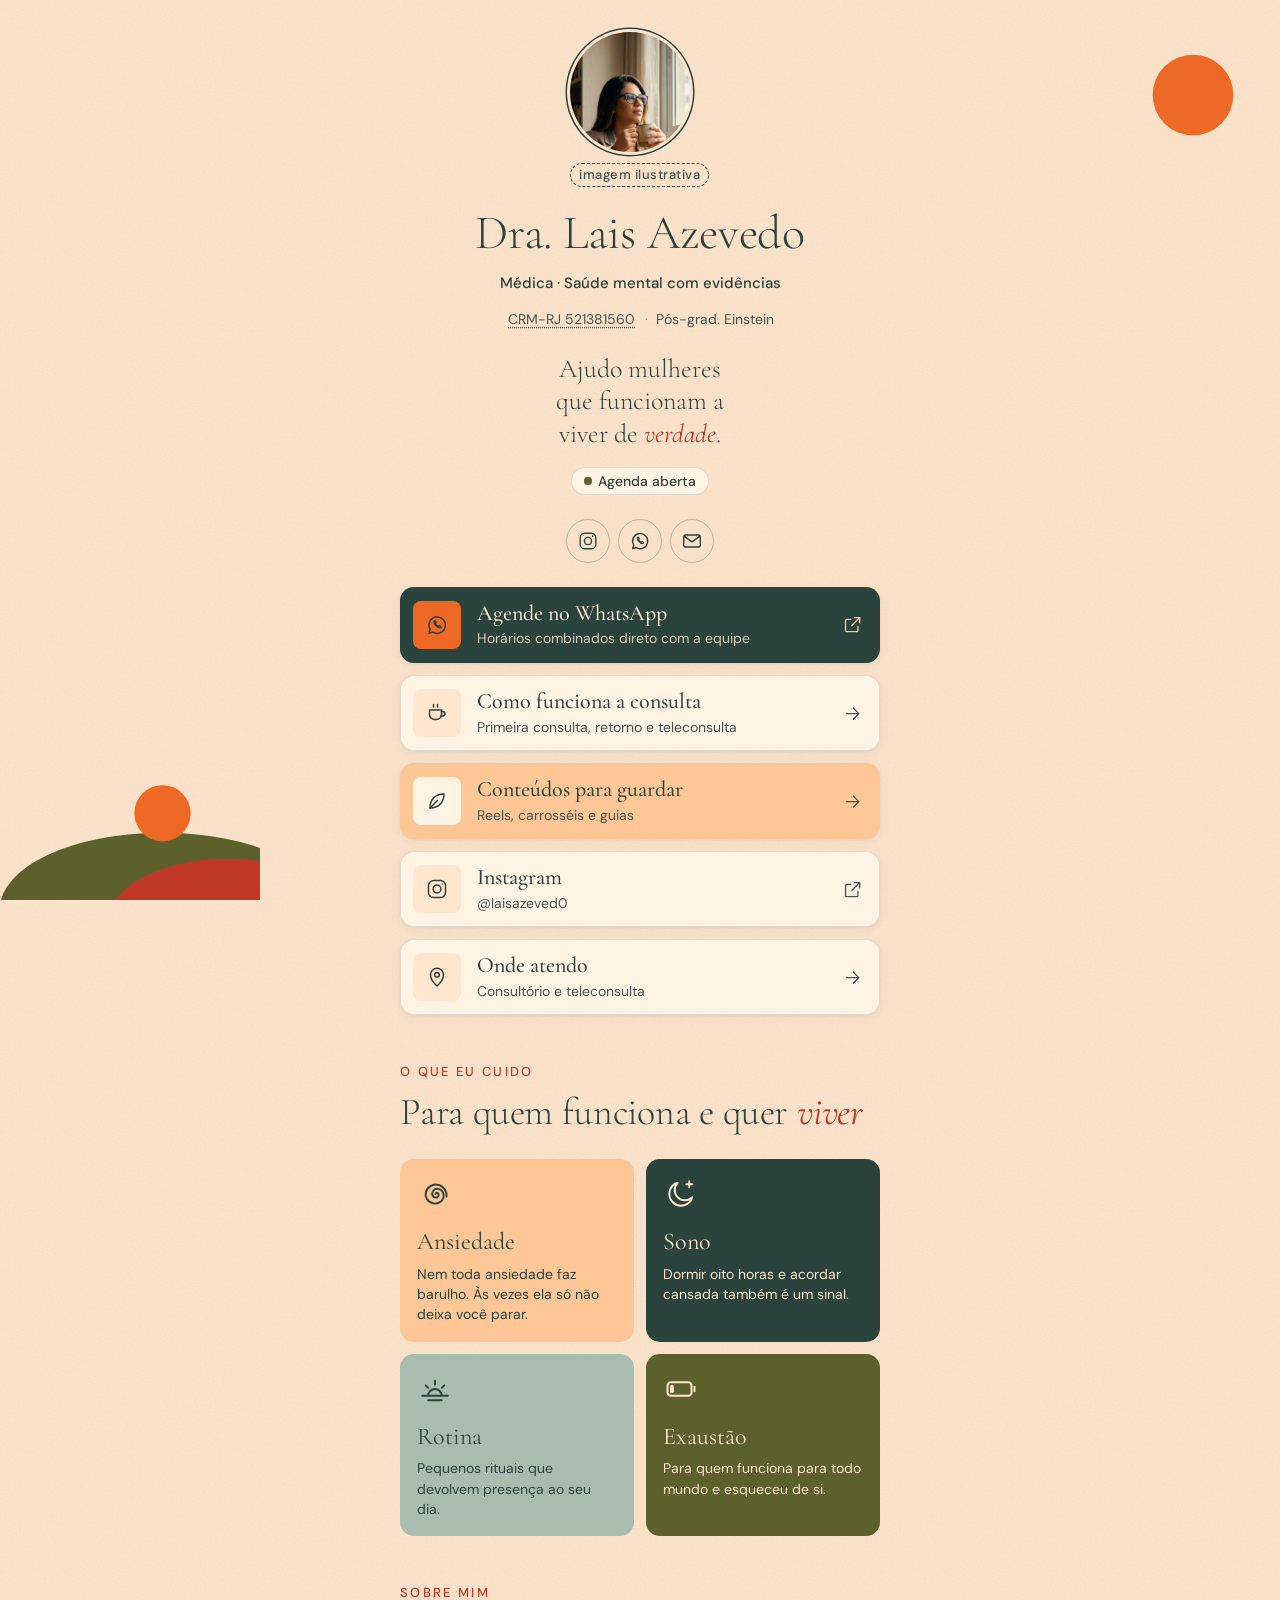
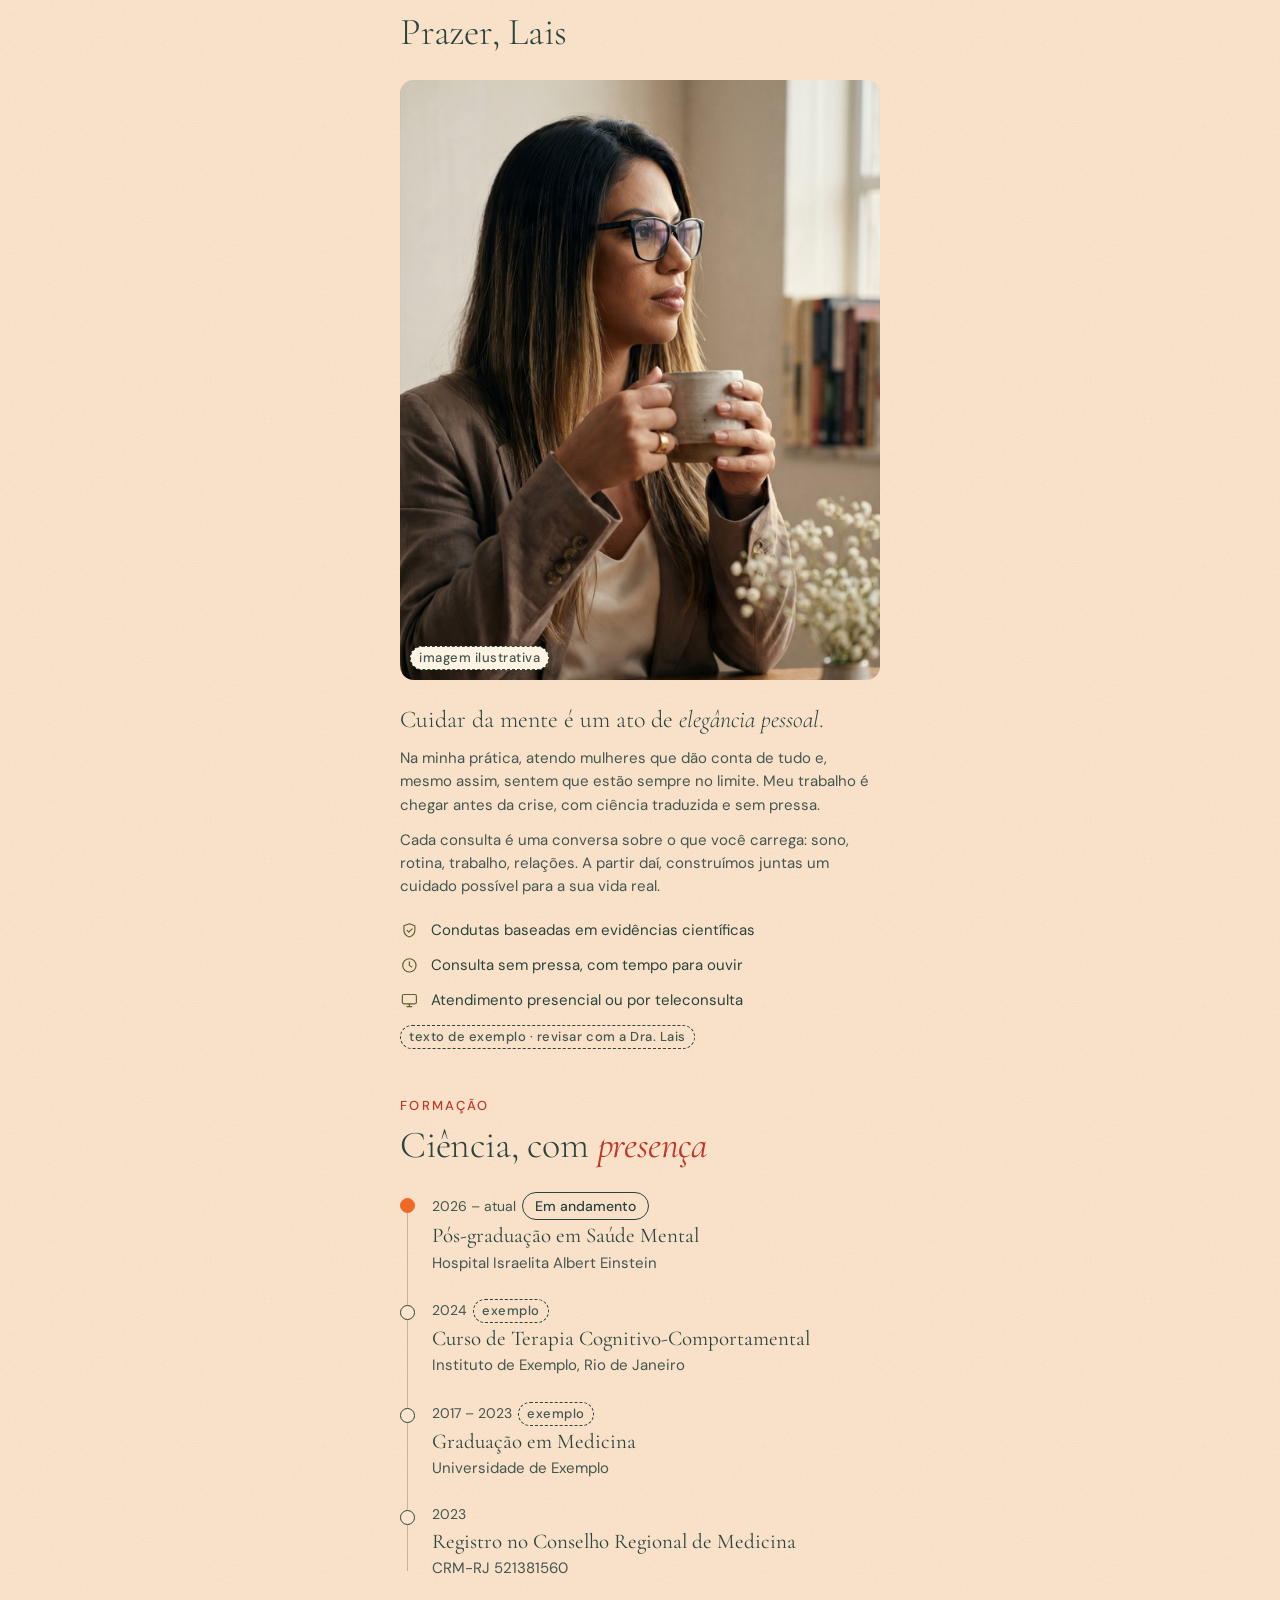
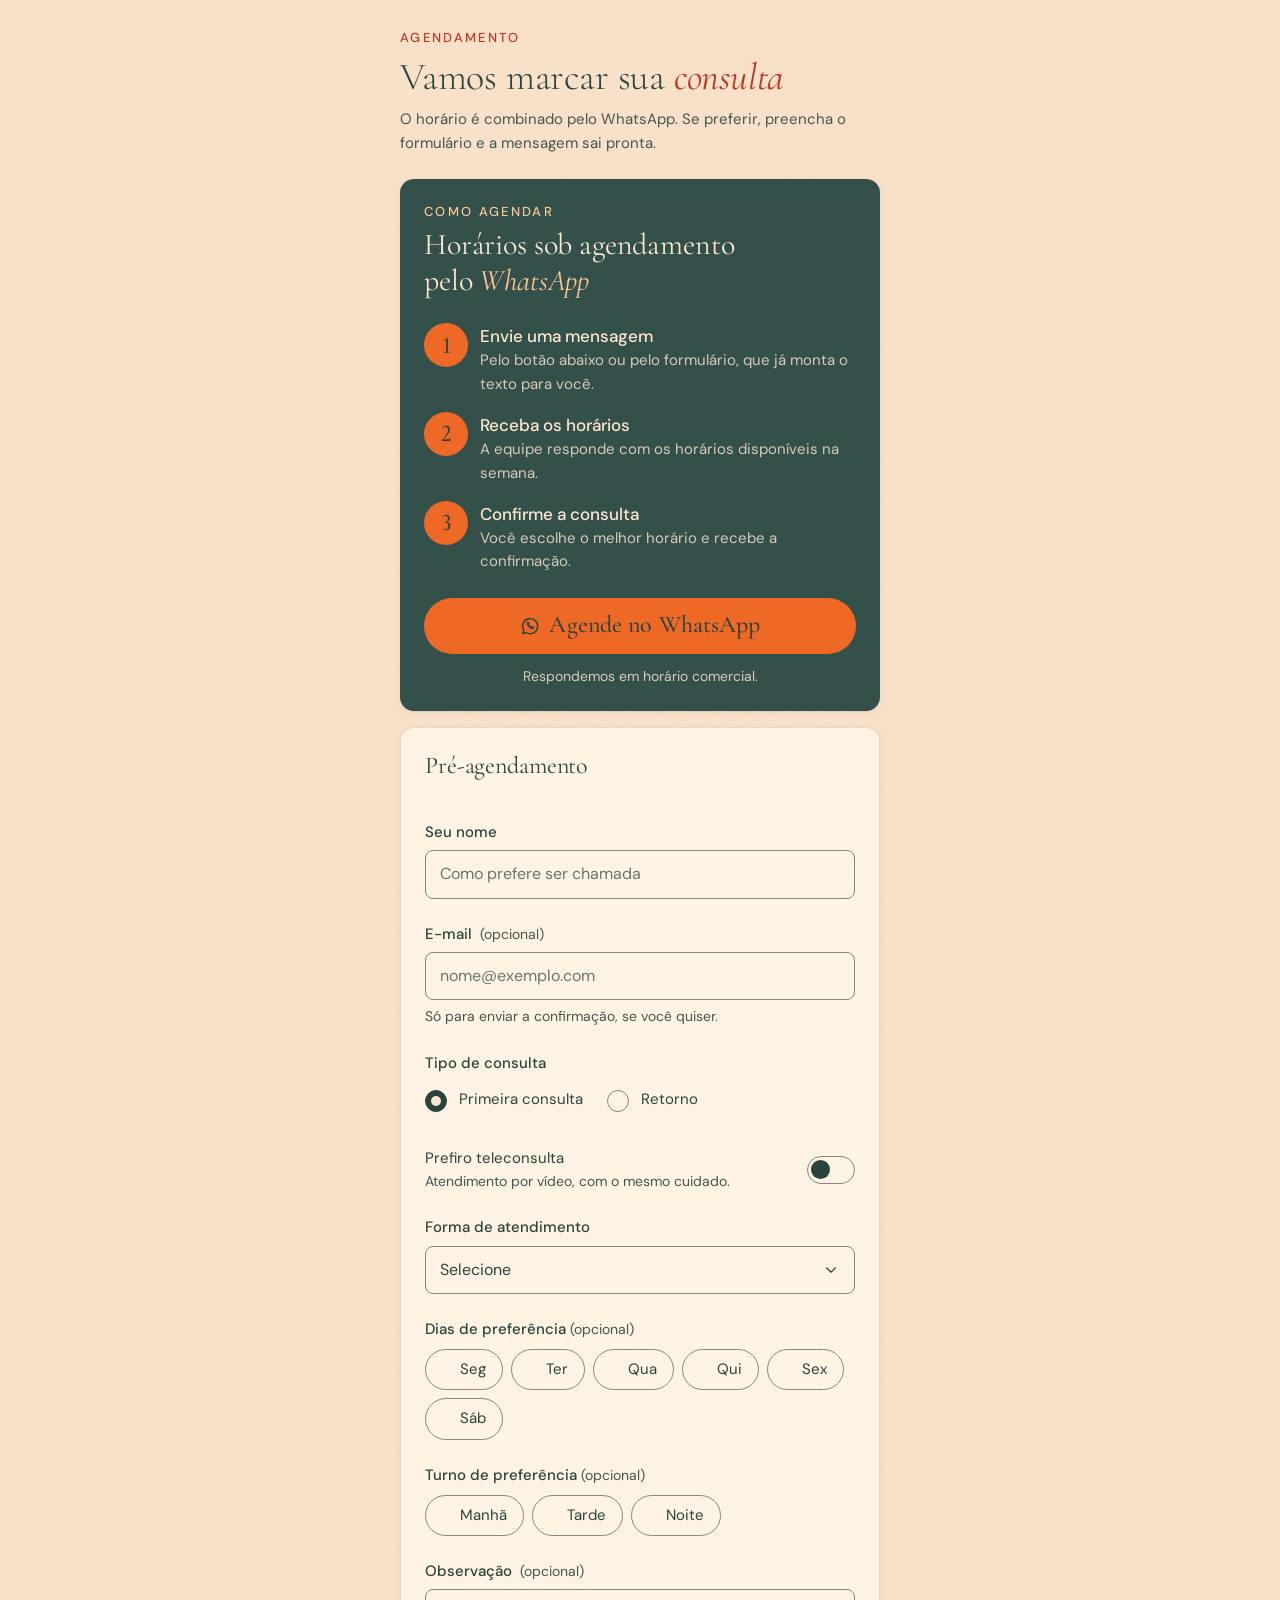
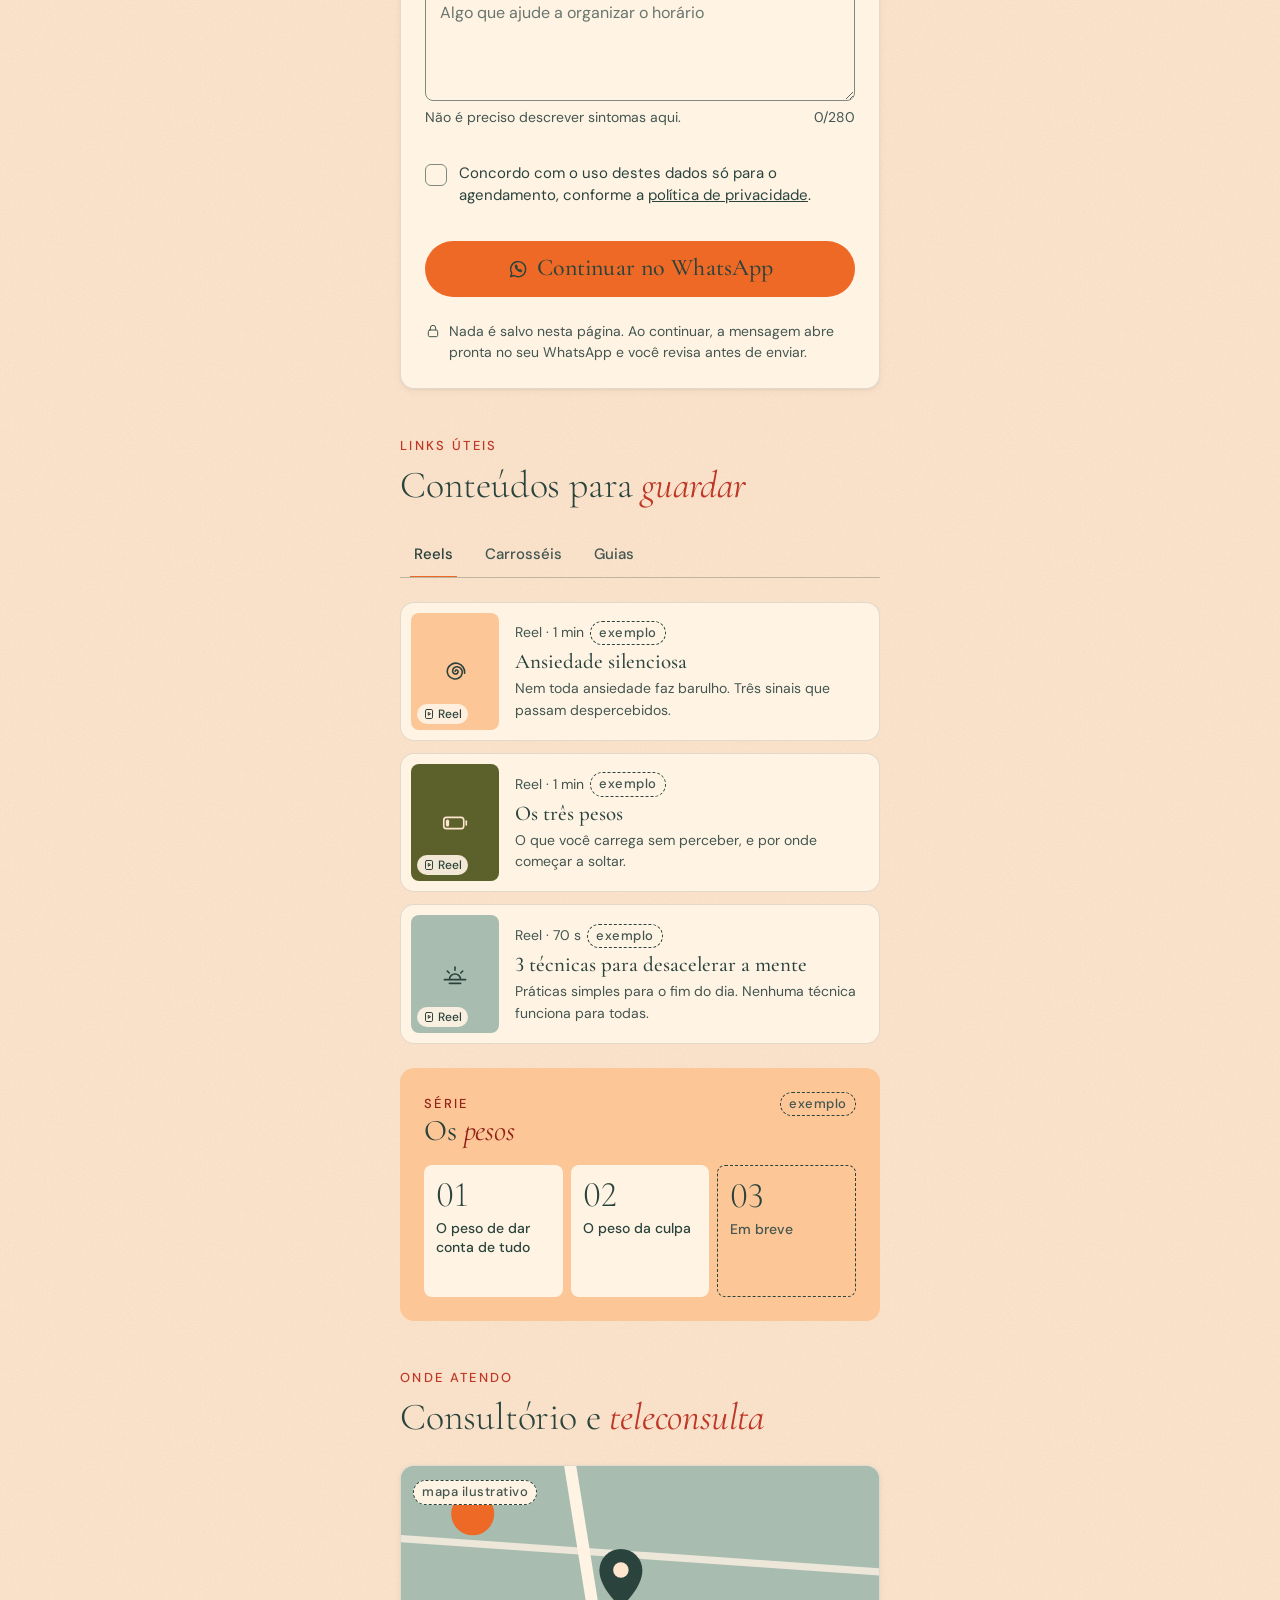
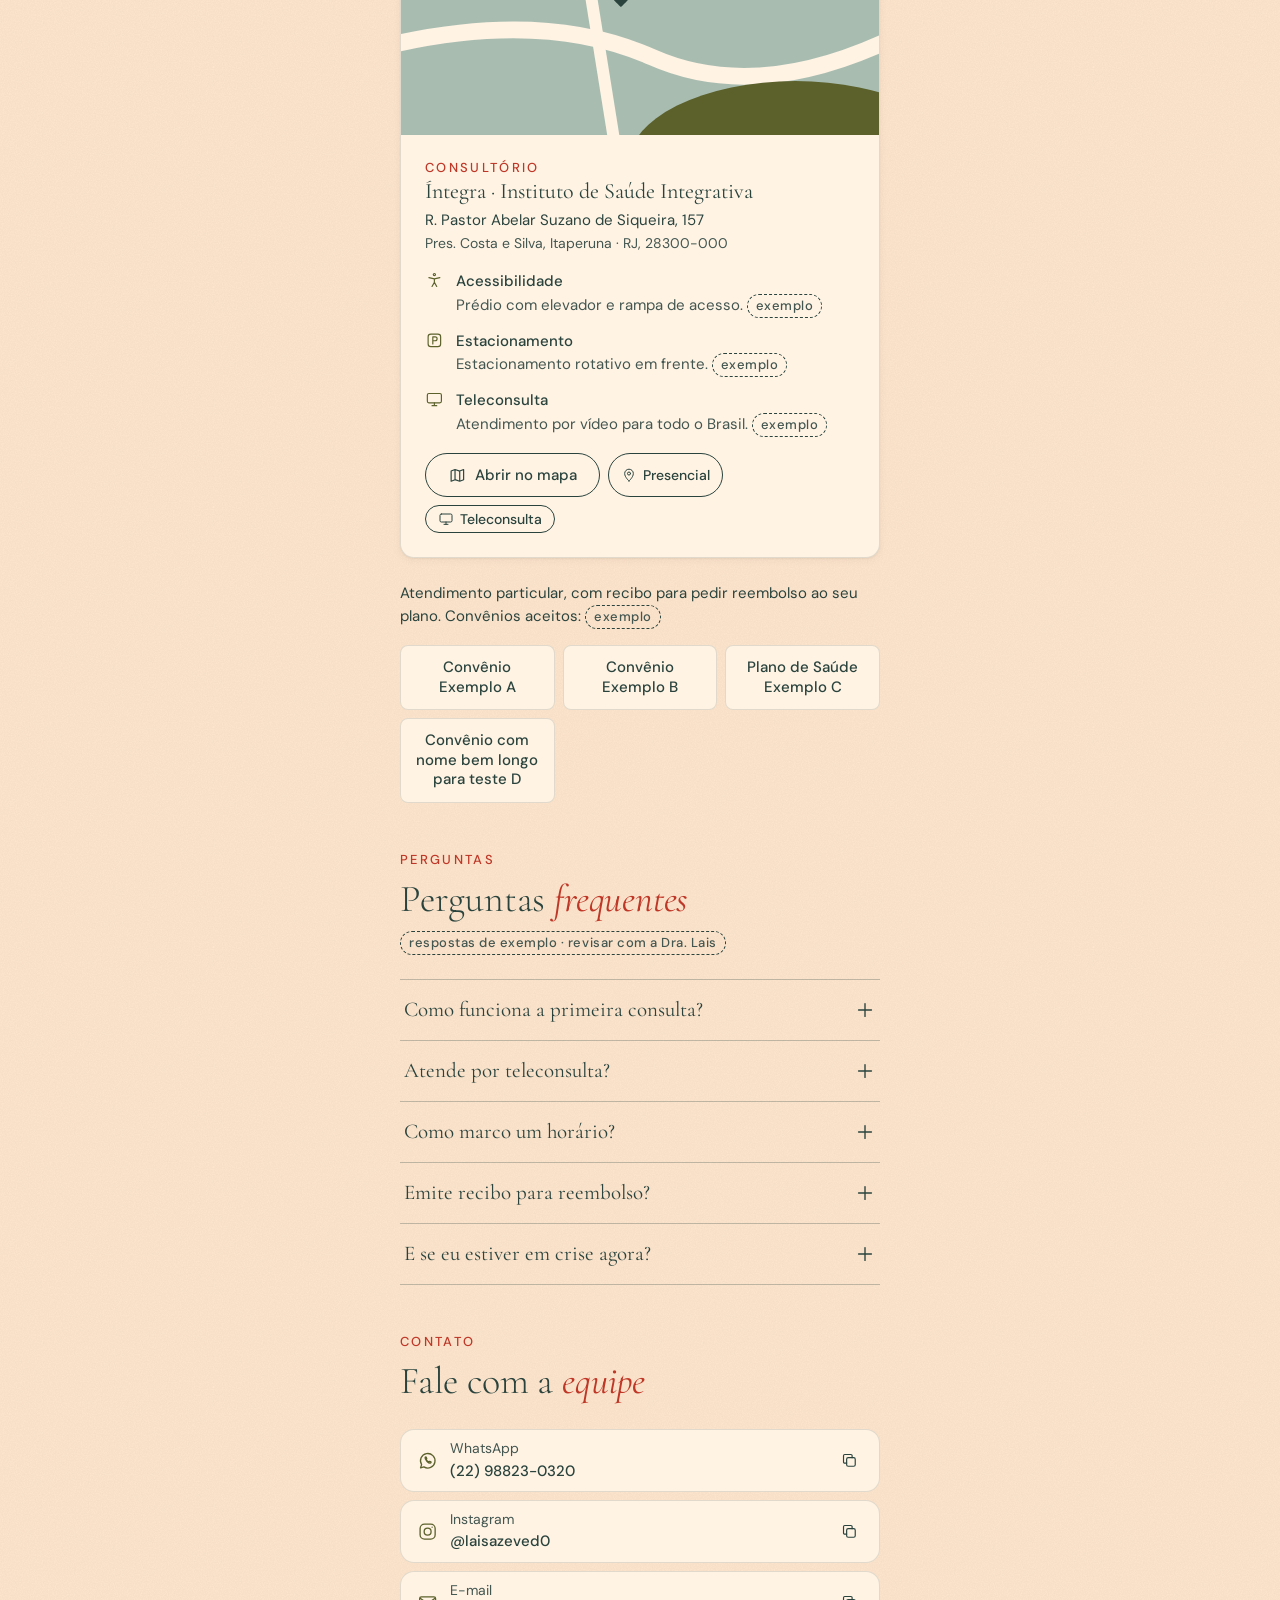
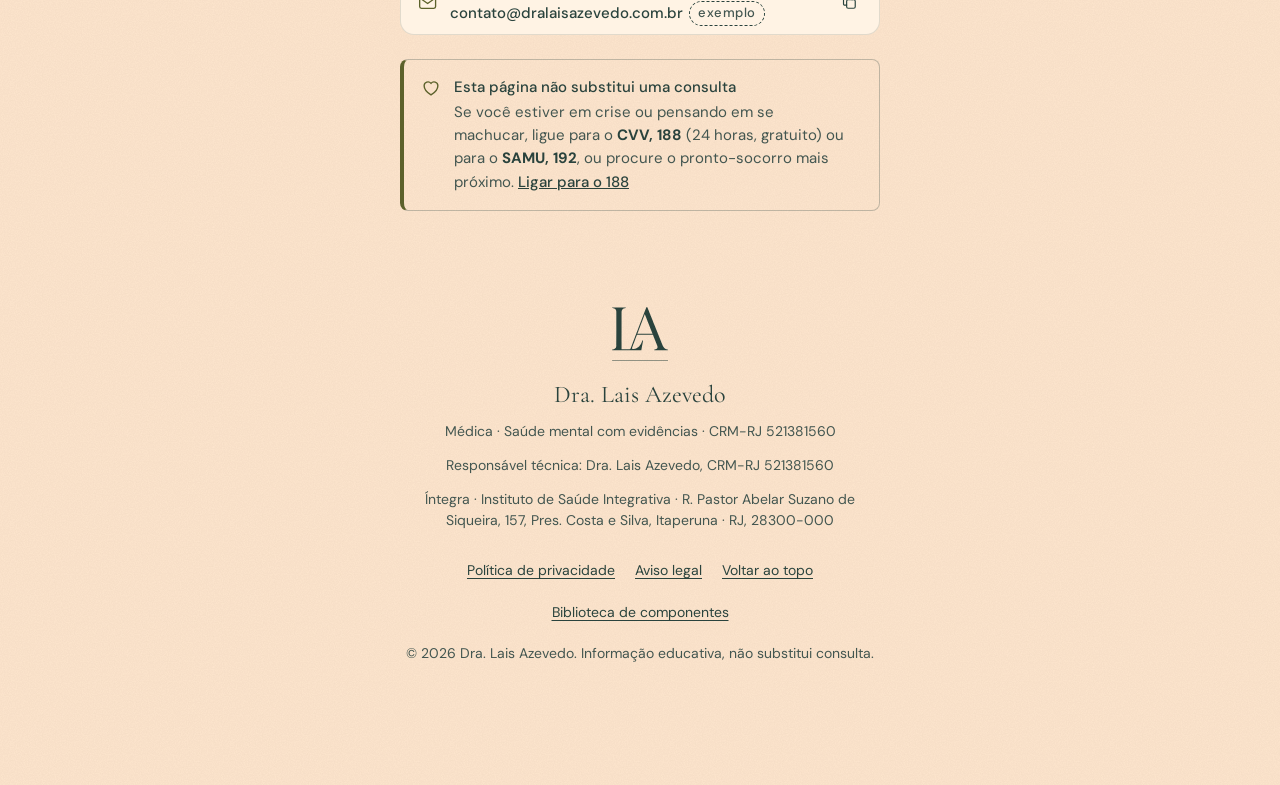
==== commit 19925411: "Troca "avaliação médica" por "consulta médica" e adiciona o endereço real - Textos, CTA e mensagem d" ====
--- a/index.html
+++ b/index.html
@@ -4,7 +4,7 @@
   <meta charset="utf-8">
   <meta name="viewport" content="width=device-width, initial-scale=1, viewport-fit=cover">
   <title>Dra. Lais Azevedo · Saúde Mental</title>
-  <meta name="description" content="Médica · Saúde mental com evidências. CRM-RJ 521381560. Agende sua avaliação médica pelo WhatsApp.">
+  <meta name="description" content="Médica · Saúde mental com evidências. CRM-RJ 521381560. Agende sua consulta médica pelo WhatsApp.">
   <meta name="theme-color" content="#FEE6CE">
   <link rel="icon" href="assets/monograma-floresta.svg" type="image/svg+xml">
   <link rel="stylesheet" href="tokens.css">
@@ -65,7 +65,7 @@
     ];
 
     const modalConsulta = DL.modal({
-      id: 'modal-consulta', eyebrow: 'Avaliação médica', titulo: 'Como funciona a *consulta*',
+      id: 'modal-consulta', eyebrow: 'Consulta médica', titulo: 'Como funciona a *consulta*',
       html: `<p>A primeira consulta é uma conversa sem pressa sobre o que você carrega hoje: sono, rotina, trabalho, relações e histórico de saúde.</p>
              <p>A partir dela, construímos juntas um plano de cuidado possível para a sua vida real, com condutas baseadas em evidências.</p>
              <p>Os retornos acompanham como você está e ajustam o caminho. A teleconsulta segue os mesmos cuidados do atendimento presencial.</p>
@@ -96,7 +96,7 @@
         </section>
 
         <section class="secao" id="agendar" aria-labelledby="t-agendar" style="padding-top:0">
-          ${DL.secaoCabecalho({ id: 't-agendar', eyebrow: 'Agendamento', titulo: 'Vamos marcar sua *avaliação*', intro: 'O horário é combinado pelo WhatsApp. Se preferir, preencha o formulário e a mensagem sai pronta.' })}
+          ${DL.secaoCabecalho({ id: 't-agendar', eyebrow: 'Agendamento', titulo: 'Vamos marcar sua *consulta*', intro: 'O horário é combinado pelo WhatsApp. Se preferir, preencha o formulário e a mensagem sai pronta.' })}
           ${DL.comoAgendar({ ...C.agendar, numero: C.contato.whatsappNumero, mensagem: C.contato.mensagemPadrao })}
           <div class="cartao" style="margin-top:var(--esp-4)">
             <h3 class="t-h4" style="margin:0 0 var(--esp-4)">Pré-agendamento</h3>
@@ -128,7 +128,7 @@
         </section>
       </main>
 
-      ${DL.rodape({ ...C.rodape, nome: C.perfil.nome, titulo: C.perfil.titulo, registro: C.perfil.registro, monograma: 'assets/monograma-floresta.svg', endereco: C.local.endereco + ', ' + C.local.complemento, exemplo: C.local.exemplo })}
+      ${DL.rodape({ ...C.rodape, nome: C.perfil.nome, titulo: C.perfil.titulo, registro: C.perfil.registro, monograma: 'assets/monograma-floresta.svg', endereco: (C.local.nome ? C.local.nome + ' · ' : '') + C.local.endereco + ', ' + C.local.complemento, exemplo: C.local.exemplo })}
       ${DL.flutuante({ numero: C.contato.whatsappNumero, mensagem: C.contato.mensagemPadrao, observar: '#cta-principal', ocultarEm: '#agendar' })}
       ${modalConsulta}
     `;
--- a/componentes.css
+++ b/componentes.css
@@ -850,6 +850,7 @@
 /* ---------- Local de atendimento ---------- */
 .local { padding: 0; overflow: hidden; }
 .local__mapa {
+  display: block;
   position: relative; aspect-ratio: 16 / 9;
   background: var(--cor-salvia);
   overflow: hidden;
